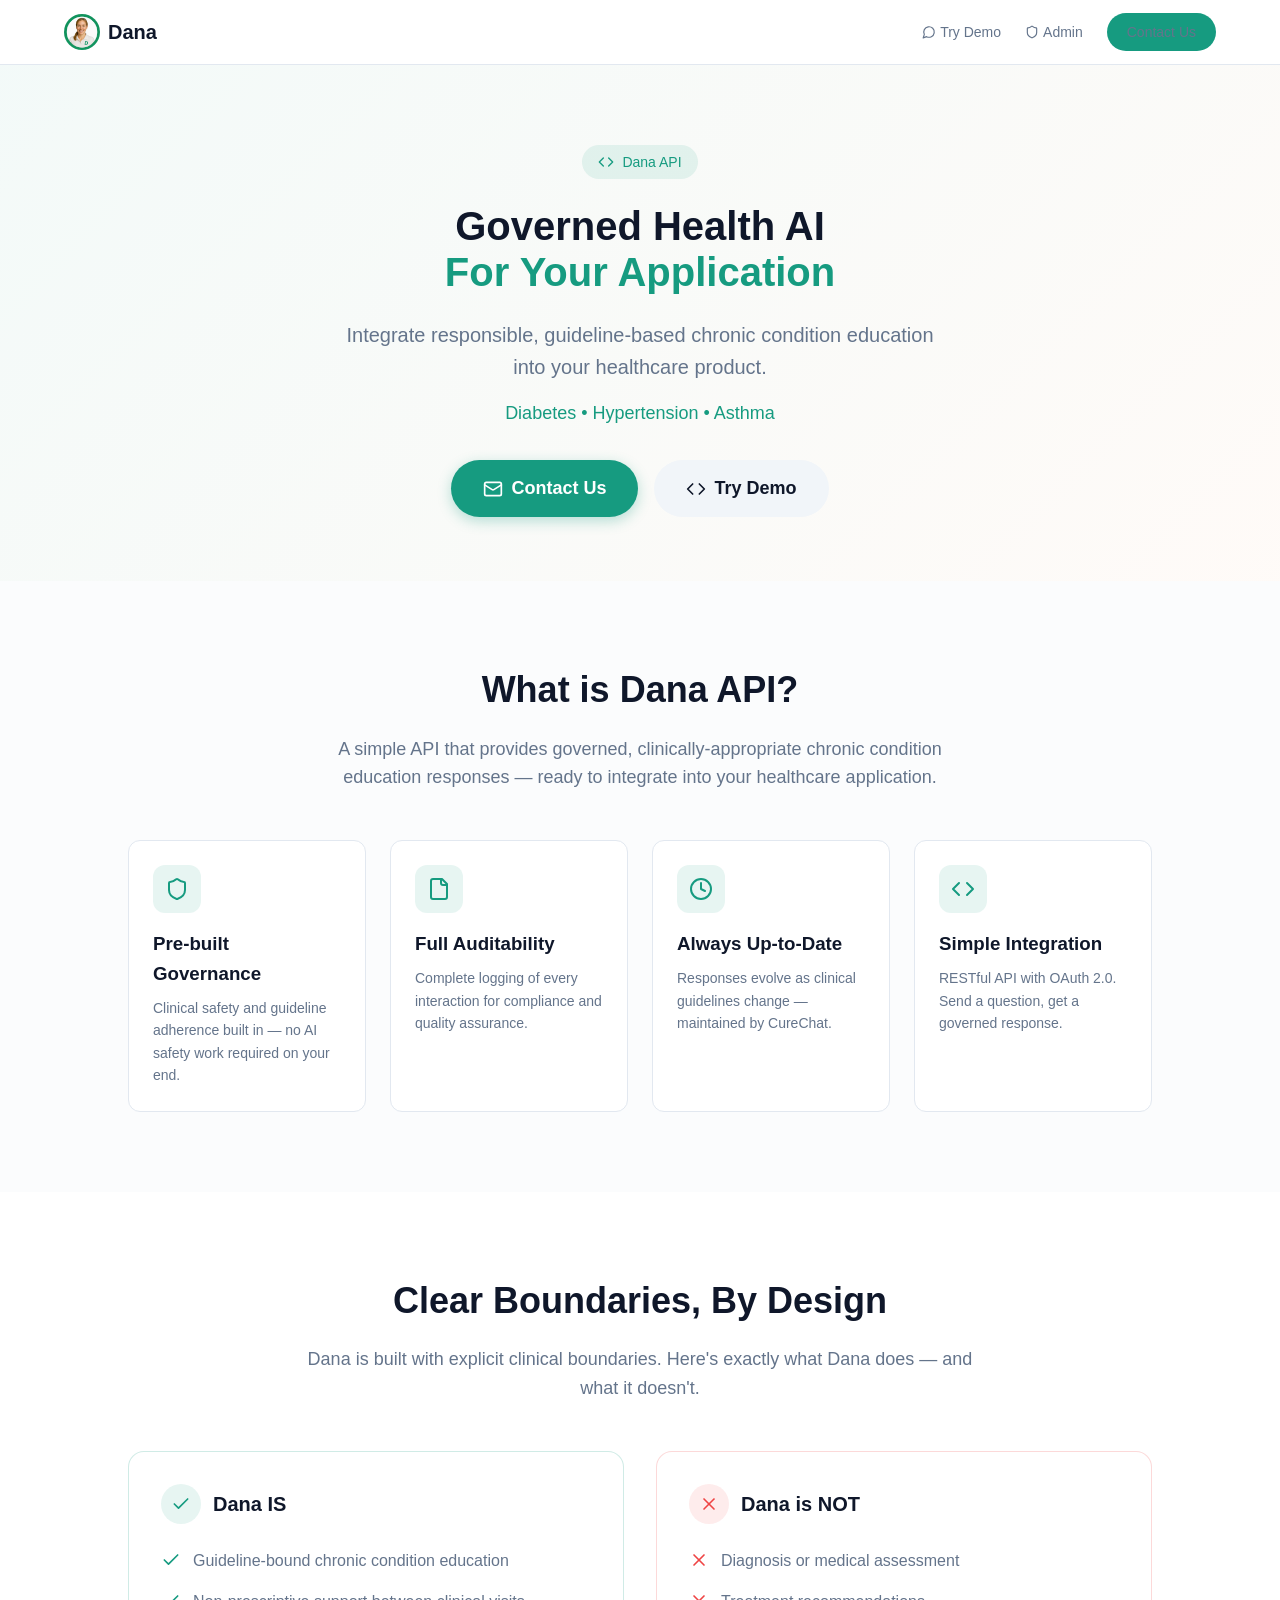
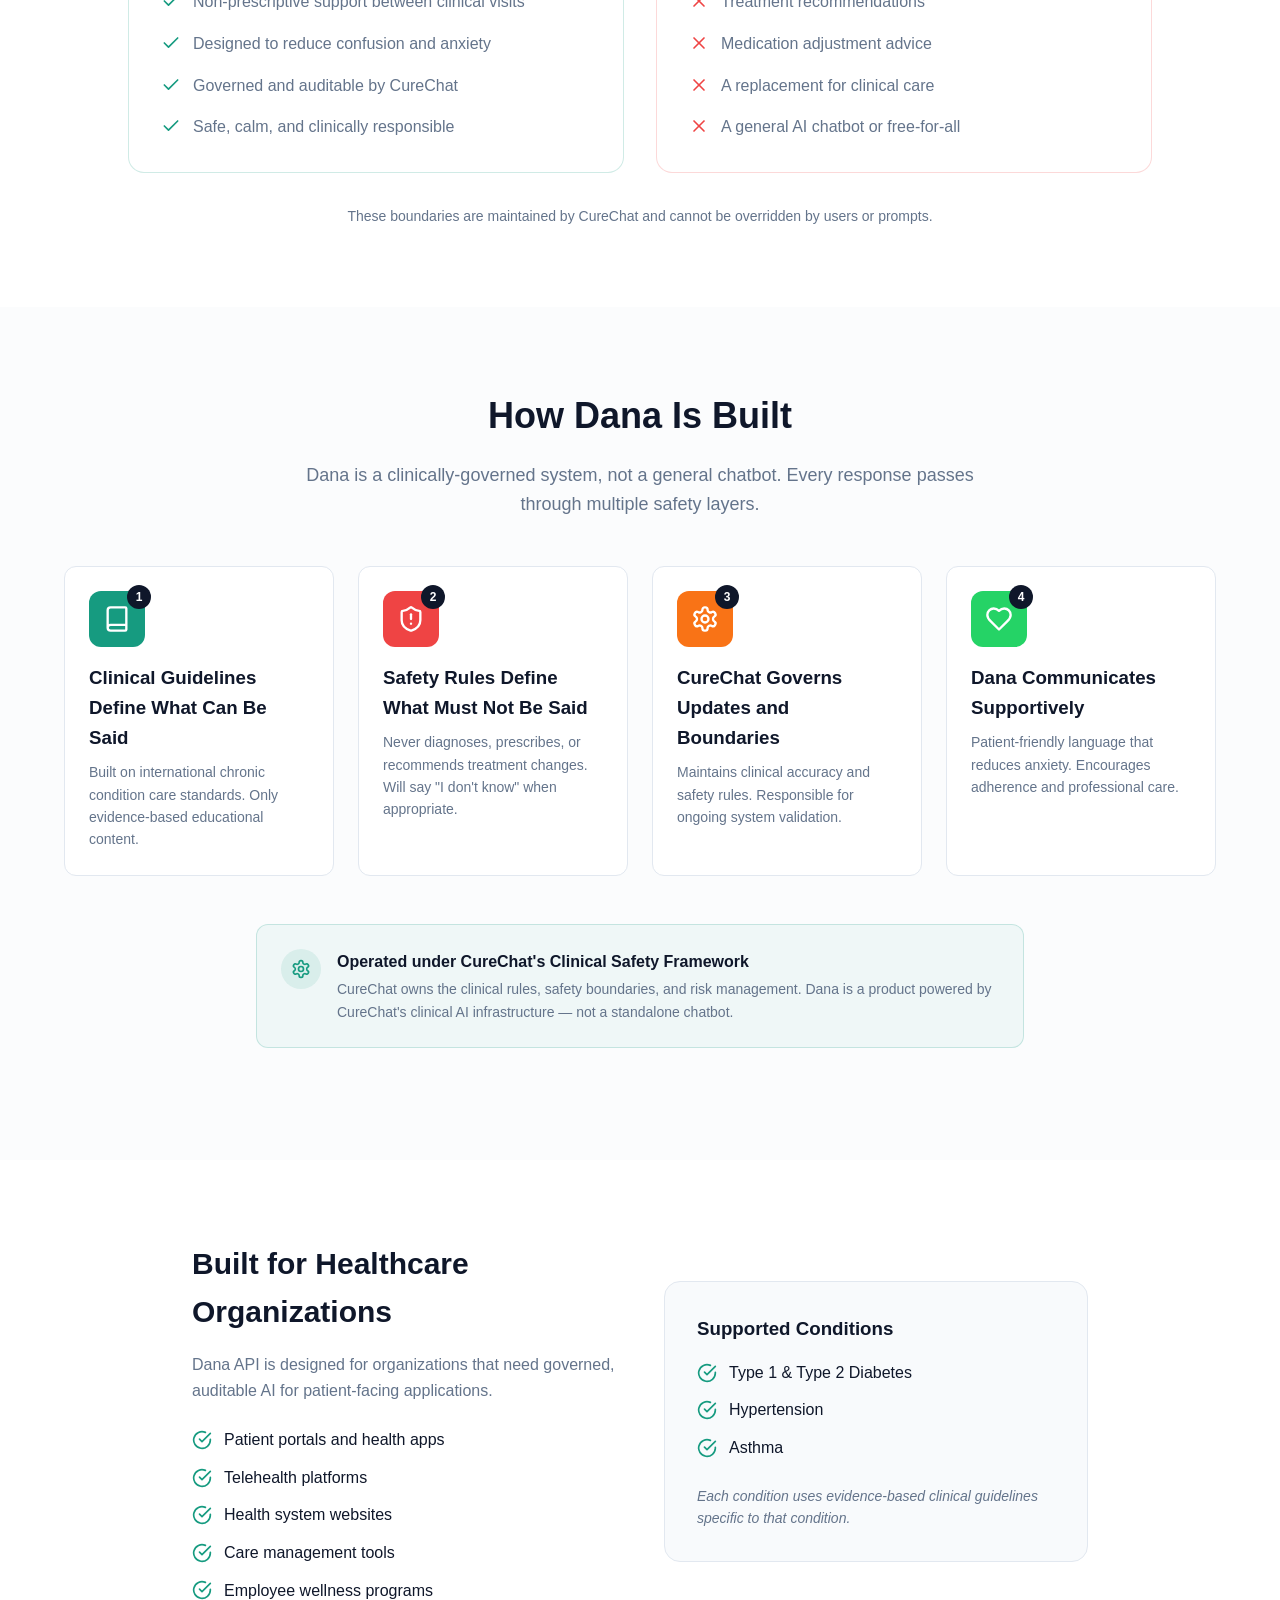
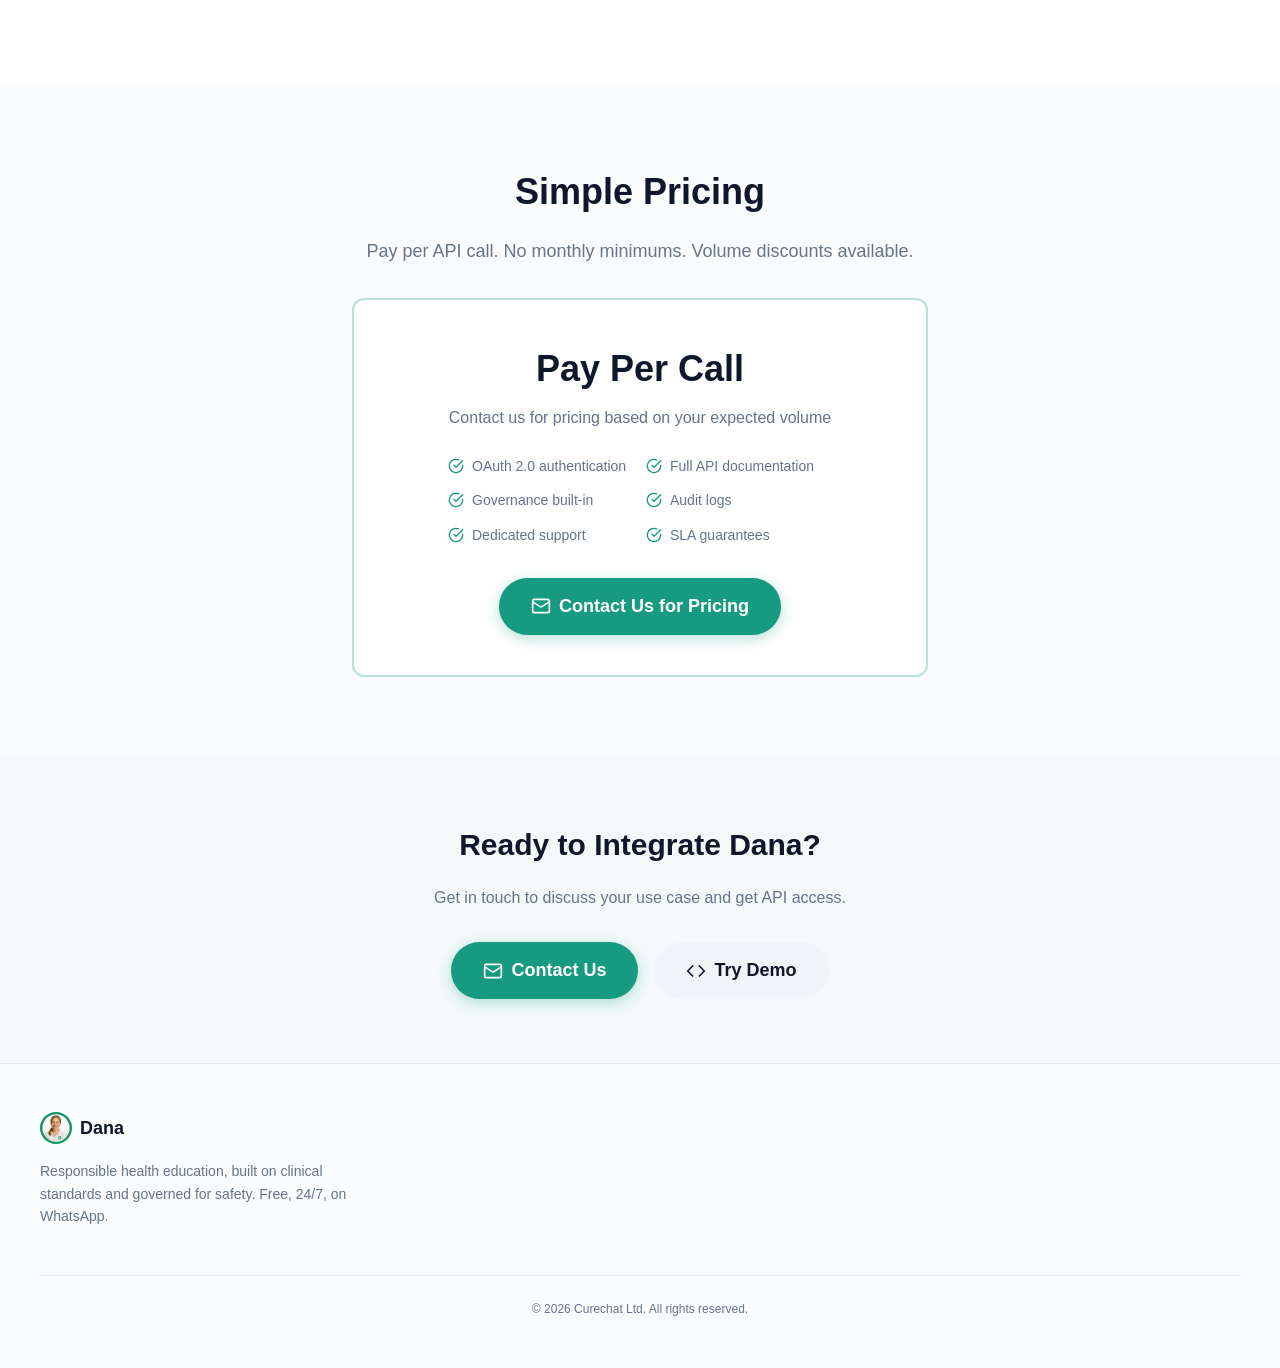
==== api.html @ 389a944e "feat: initial commit" ====
<!DOCTYPE html>
<html lang="en">
<head>
  <meta charset="UTF-8">
  <meta name="viewport" content="width=device-width, initial-scale=1.0">
  <title>Dana API — Governed Health AI For Your Application</title>
  <meta name="description" content="Integrate responsible, guideline-based chronic condition education into your healthcare product. RESTful API with OAuth 2.0.">
  <link rel="stylesheet" href="styles.css">
  <link rel="icon" href="./dana-icon.png" type="image/png">
</head>
<body>

<!-- ===== HEADER ===== -->
<header class="site-header">
  <div class="container header-inner">
    <a href="./" class="logo">
      <img src="./dana-icon.png" alt="Dana">
      <span>Dana</span>
    </a>
    <nav class="desktop-nav">
      <a href="./demo">
        <svg width="14" height="14" viewBox="0 0 24 24" fill="none" stroke="currentColor" stroke-width="2" stroke-linecap="round" stroke-linejoin="round"><path d="M7.9 20A9 9 0 1 0 4 16.1L2 22Z"/></svg>
        Try Demo
      </a>
      <a href="./auth/signin">
        <svg width="14" height="14" viewBox="0 0 24 24" fill="none" stroke="currentColor" stroke-width="2" stroke-linecap="round" stroke-linejoin="round"><path d="M20 13c0 5-3.5 7.5-7.66 8.95a1 1 0 0 1-.67-.01C7.5 20.5 4 18 4 13V6a1 1 0 0 1 1-1c2 0 4.5-1.2 6.24-2.72a1.17 1.17 0 0 1 1.52 0C14.51 3.81 17 5 19 5a1 1 0 0 1 1 1z"/></svg>
        Admin
      </a>
      <a href="mailto:support@curechat.co?subject=Dana API Access" class="btn-primary">Contact Us</a>
    </nav>
    <button class="mobile-toggle" onclick="document.getElementById('mobile-menu').classList.toggle('open')" aria-label="Toggle menu">
      <svg width="24" height="24" viewBox="0 0 24 24" fill="none" stroke="currentColor" stroke-width="2" stroke-linecap="round" stroke-linejoin="round"><line x1="4" x2="20" y1="12" y2="12"/><line x1="4" x2="20" y1="6" y2="6"/><line x1="4" x2="20" y1="18" y2="18"/></svg>
    </button>
  </div>
  <div id="mobile-menu" class="mobile-menu">
    <a href="./demo">Try Demo</a>
    <a href="./auth/signin">Admin Portal</a>
    <a href="mailto:support@curechat.co?subject=Dana API Access" class="btn-primary" style="justify-content:center;padding:.75rem 1rem;">Contact Us</a>
  </div>
</header>

<!-- ===== HERO ===== -->
<section class="hero" style="padding:5rem 0 4rem;">
  <div class="container" style="text-align:center;">
    <div class="section-badge" style="margin-bottom:1.5rem;">
      <svg width="16" height="16" viewBox="0 0 24 24" fill="none" stroke="currentColor" stroke-width="2" stroke-linecap="round" stroke-linejoin="round"><polyline points="16 18 22 12 16 6"/><polyline points="8 6 2 12 8 18"/></svg>
      Dana API
    </div>
    <h1 style="font-size:2.5rem;font-weight:700;margin-bottom:1.5rem;line-height:1.15;">
      Governed Health AI<br><span style="color:var(--primary);">For Your Application</span>
    </h1>
    <p style="font-size:1.25rem;color:var(--muted-fg);max-width:38rem;margin:0 auto 1rem;">
      Integrate responsible, guideline-based chronic condition education into your healthcare product.
    </p>
    <p style="font-size:1.125rem;color:var(--primary);font-weight:500;margin-bottom:2rem;">
      Diabetes • Hypertension • Asthma
    </p>
    <div style="display:flex;flex-wrap:wrap;gap:1rem;justify-content:center;">
      <a href="mailto:support@curechat.co?subject=Dana API Access" class="btn-primary-lg">
        <svg width="20" height="20" viewBox="0 0 24 24" fill="none" stroke="currentColor" stroke-width="2" stroke-linecap="round" stroke-linejoin="round"><rect width="20" height="16" x="2" y="4" rx="2"/><path d="m22 7-8.97 5.7a1.94 1.94 0 0 1-2.06 0L2 7"/></svg>
        Contact Us
      </a>
      <a href="./demo" class="btn-outline-lg">
        <svg width="20" height="20" viewBox="0 0 24 24" fill="none" stroke="currentColor" stroke-width="2" stroke-linecap="round" stroke-linejoin="round"><polyline points="16 18 22 12 16 6"/><polyline points="8 6 2 12 8 18"/></svg>
        Try Demo
      </a>
    </div>
  </div>
</section>

<!-- ===== WHAT IS DANA API ===== -->
<section class="section section-muted">
  <div class="container">
    <div class="section-header">
      <h2 class="section-title">What is Dana API?</h2>
      <p class="section-desc">A simple API that provides governed, clinically-appropriate chronic condition education responses — ready to integrate into your healthcare application.</p>
    </div>
    <div style="display:grid;gap:1.5rem;max-width:64rem;margin:0 auto;" class="api-features-grid">
      <style>.api-features-grid{grid-template-columns:1fr;}@media(min-width:768px){.api-features-grid{grid-template-columns:repeat(2,1fr)!important;}}@media(min-width:1024px){.api-features-grid{grid-template-columns:repeat(4,1fr)!important;}}</style>
      <div style="background:var(--background);border:1px solid var(--border);border-radius:.75rem;padding:1.5rem;">
        <div style="width:48px;height:48px;border-radius:.75rem;background:rgba(22,155,128,0.1);display:flex;align-items:center;justify-content:center;margin-bottom:1rem;">
          <svg width="24" height="24" viewBox="0 0 24 24" fill="none" stroke="#169B80" stroke-width="2" stroke-linecap="round" stroke-linejoin="round"><path d="M20 13c0 5-3.5 7.5-7.66 8.95a1 1 0 0 1-.67-.01C7.5 20.5 4 18 4 13V6a1 1 0 0 1 1-1c2 0 4.5-1.2 6.24-2.72a1.17 1.17 0 0 1 1.52 0C14.51 3.81 17 5 19 5a1 1 0 0 1 1 1z"/></svg>
        </div>
        <h3 style="font-weight:600;margin-bottom:.5rem;">Pre-built Governance</h3>
        <p style="font-size:.875rem;color:var(--muted-fg);">Clinical safety and guideline adherence built in — no AI safety work required on your end.</p>
      </div>
      <div style="background:var(--background);border:1px solid var(--border);border-radius:.75rem;padding:1.5rem;">
        <div style="width:48px;height:48px;border-radius:.75rem;background:rgba(22,155,128,0.1);display:flex;align-items:center;justify-content:center;margin-bottom:1rem;">
          <svg width="24" height="24" viewBox="0 0 24 24" fill="none" stroke="#169B80" stroke-width="2" stroke-linecap="round" stroke-linejoin="round"><path d="M15 2H6a2 2 0 0 0-2 2v16a2 2 0 0 0 2 2h12a2 2 0 0 0 2-2V7Z"/><path d="M14 2v4a2 2 0 0 0 2 2h4"/></svg>
        </div>
        <h3 style="font-weight:600;margin-bottom:.5rem;">Full Auditability</h3>
        <p style="font-size:.875rem;color:var(--muted-fg);">Complete logging of every interaction for compliance and quality assurance.</p>
      </div>
      <div style="background:var(--background);border:1px solid var(--border);border-radius:.75rem;padding:1.5rem;">
        <div style="width:48px;height:48px;border-radius:.75rem;background:rgba(22,155,128,0.1);display:flex;align-items:center;justify-content:center;margin-bottom:1rem;">
          <svg width="24" height="24" viewBox="0 0 24 24" fill="none" stroke="#169B80" stroke-width="2" stroke-linecap="round" stroke-linejoin="round"><circle cx="12" cy="12" r="10"/><polyline points="12 6 12 12 16 14"/></svg>
        </div>
        <h3 style="font-weight:600;margin-bottom:.5rem;">Always Up-to-Date</h3>
        <p style="font-size:.875rem;color:var(--muted-fg);">Responses evolve as clinical guidelines change — maintained by CureChat.</p>
      </div>
      <div style="background:var(--background);border:1px solid var(--border);border-radius:.75rem;padding:1.5rem;">
        <div style="width:48px;height:48px;border-radius:.75rem;background:rgba(22,155,128,0.1);display:flex;align-items:center;justify-content:center;margin-bottom:1rem;">
          <svg width="24" height="24" viewBox="0 0 24 24" fill="none" stroke="#169B80" stroke-width="2" stroke-linecap="round" stroke-linejoin="round"><polyline points="16 18 22 12 16 6"/><polyline points="8 6 2 12 8 18"/></svg>
        </div>
        <h3 style="font-weight:600;margin-bottom:.5rem;">Simple Integration</h3>
        <p style="font-size:.875rem;color:var(--muted-fg);">RESTful API with OAuth 2.0. Send a question, get a governed response.</p>
      </div>
    </div>
  </div>
</section>

<!-- ===== DANA IS / IS NOT ===== -->
<section class="section">
  <div class="container">
    <div class="section-header">
      <h2 class="section-title">Clear Boundaries, By Design</h2>
      <p class="section-desc">Dana is built with explicit clinical boundaries. Here's exactly what Dana does — and what it doesn't.</p>
    </div>
    <div style="display:grid;gap:2rem;max-width:64rem;margin:0 auto;" class="boundaries-grid">
      <style>.boundaries-grid{grid-template-columns:1fr;}@media(min-width:768px){.boundaries-grid{grid-template-columns:1fr 1fr!important;}}</style>
      <!-- Dana IS -->
      <div style="background:var(--background);border-radius:1rem;padding:2rem;border:1px solid rgba(22,155,128,0.2);">
        <div style="display:flex;align-items:center;gap:.75rem;margin-bottom:1.5rem;">
          <div style="width:40px;height:40px;border-radius:50%;background:rgba(22,155,128,0.1);display:flex;align-items:center;justify-content:center;">
            <svg width="20" height="20" viewBox="0 0 24 24" fill="none" stroke="#169B80" stroke-width="2" stroke-linecap="round" stroke-linejoin="round"><path d="M20 6 9 17l-5-5"/></svg>
          </div>
          <h3 style="font-size:1.25rem;font-weight:600;">Dana IS</h3>
        </div>
        <ul style="display:flex;flex-direction:column;gap:1rem;">
          <li style="display:flex;align-items:flex-start;gap:.75rem;"><svg width="20" height="20" viewBox="0 0 24 24" fill="none" stroke="#169B80" stroke-width="2" stroke-linecap="round" stroke-linejoin="round" style="flex-shrink:0;margin-top:2px;"><path d="M20 6 9 17l-5-5"/></svg><span style="color:var(--muted-fg);">Guideline-bound chronic condition education</span></li>
          <li style="display:flex;align-items:flex-start;gap:.75rem;"><svg width="20" height="20" viewBox="0 0 24 24" fill="none" stroke="#169B80" stroke-width="2" stroke-linecap="round" stroke-linejoin="round" style="flex-shrink:0;margin-top:2px;"><path d="M20 6 9 17l-5-5"/></svg><span style="color:var(--muted-fg);">Non-prescriptive support between clinical visits</span></li>
          <li style="display:flex;align-items:flex-start;gap:.75rem;"><svg width="20" height="20" viewBox="0 0 24 24" fill="none" stroke="#169B80" stroke-width="2" stroke-linecap="round" stroke-linejoin="round" style="flex-shrink:0;margin-top:2px;"><path d="M20 6 9 17l-5-5"/></svg><span style="color:var(--muted-fg);">Designed to reduce confusion and anxiety</span></li>
          <li style="display:flex;align-items:flex-start;gap:.75rem;"><svg width="20" height="20" viewBox="0 0 24 24" fill="none" stroke="#169B80" stroke-width="2" stroke-linecap="round" stroke-linejoin="round" style="flex-shrink:0;margin-top:2px;"><path d="M20 6 9 17l-5-5"/></svg><span style="color:var(--muted-fg);">Governed and auditable by CureChat</span></li>
          <li style="display:flex;align-items:flex-start;gap:.75rem;"><svg width="20" height="20" viewBox="0 0 24 24" fill="none" stroke="#169B80" stroke-width="2" stroke-linecap="round" stroke-linejoin="round" style="flex-shrink:0;margin-top:2px;"><path d="M20 6 9 17l-5-5"/></svg><span style="color:var(--muted-fg);">Safe, calm, and clinically responsible</span></li>
        </ul>
      </div>
      <!-- Dana IS NOT -->
      <div style="background:var(--background);border-radius:1rem;padding:2rem;border:1px solid rgba(239,68,68,0.2);">
        <div style="display:flex;align-items:center;gap:.75rem;margin-bottom:1.5rem;">
          <div style="width:40px;height:40px;border-radius:50%;background:rgba(239,68,68,0.1);display:flex;align-items:center;justify-content:center;">
            <svg width="20" height="20" viewBox="0 0 24 24" fill="none" stroke="#ef4444" stroke-width="2" stroke-linecap="round" stroke-linejoin="round"><path d="M18 6 6 18"/><path d="m6 6 12 12"/></svg>
          </div>
          <h3 style="font-size:1.25rem;font-weight:600;">Dana is NOT</h3>
        </div>
        <ul style="display:flex;flex-direction:column;gap:1rem;">
          <li style="display:flex;align-items:flex-start;gap:.75rem;"><svg width="20" height="20" viewBox="0 0 24 24" fill="none" stroke="#ef4444" stroke-width="2" stroke-linecap="round" stroke-linejoin="round" style="flex-shrink:0;margin-top:2px;"><path d="M18 6 6 18"/><path d="m6 6 12 12"/></svg><span style="color:var(--muted-fg);">Diagnosis or medical assessment</span></li>
          <li style="display:flex;align-items:flex-start;gap:.75rem;"><svg width="20" height="20" viewBox="0 0 24 24" fill="none" stroke="#ef4444" stroke-width="2" stroke-linecap="round" stroke-linejoin="round" style="flex-shrink:0;margin-top:2px;"><path d="M18 6 6 18"/><path d="m6 6 12 12"/></svg><span style="color:var(--muted-fg);">Treatment recommendations</span></li>
          <li style="display:flex;align-items:flex-start;gap:.75rem;"><svg width="20" height="20" viewBox="0 0 24 24" fill="none" stroke="#ef4444" stroke-width="2" stroke-linecap="round" stroke-linejoin="round" style="flex-shrink:0;margin-top:2px;"><path d="M18 6 6 18"/><path d="m6 6 12 12"/></svg><span style="color:var(--muted-fg);">Medication adjustment advice</span></li>
          <li style="display:flex;align-items:flex-start;gap:.75rem;"><svg width="20" height="20" viewBox="0 0 24 24" fill="none" stroke="#ef4444" stroke-width="2" stroke-linecap="round" stroke-linejoin="round" style="flex-shrink:0;margin-top:2px;"><path d="M18 6 6 18"/><path d="m6 6 12 12"/></svg><span style="color:var(--muted-fg);">A replacement for clinical care</span></li>
          <li style="display:flex;align-items:flex-start;gap:.75rem;"><svg width="20" height="20" viewBox="0 0 24 24" fill="none" stroke="#ef4444" stroke-width="2" stroke-linecap="round" stroke-linejoin="round" style="flex-shrink:0;margin-top:2px;"><path d="M18 6 6 18"/><path d="m6 6 12 12"/></svg><span style="color:var(--muted-fg);">A general AI chatbot or free-for-all</span></li>
        </ul>
      </div>
    </div>
    <p style="text-align:center;font-size:.875rem;color:var(--muted-fg);margin-top:2rem;max-width:42rem;margin-left:auto;margin-right:auto;">
      These boundaries are maintained by CureChat and cannot be overridden by users or prompts.
    </p>
  </div>
</section>

<!-- ===== HOW DANA IS BUILT ===== -->
<section class="section section-muted">
  <div class="container">
    <div class="section-header">
      <h2 class="section-title">How Dana Is Built</h2>
      <p class="section-desc">Dana is a clinically-governed system, not a general chatbot. Every response passes through multiple safety layers.</p>
    </div>
    <div style="display:grid;gap:1.5rem;" class="steps-grid">
      <style>.steps-grid{grid-template-columns:1fr;}@media(min-width:640px){.steps-grid{grid-template-columns:repeat(2,1fr)!important;}}@media(min-width:1024px){.steps-grid{grid-template-columns:repeat(4,1fr)!important;}}</style>
      <div style="background:var(--card);border-radius:.75rem;padding:1.5rem;border:1px solid var(--border);">
        <div style="position:relative;display:inline-flex;margin-bottom:1rem;">
          <div style="background:var(--primary);width:56px;height:56px;border-radius:.75rem;display:flex;align-items:center;justify-content:center;">
            <svg width="28" height="28" viewBox="0 0 24 24" fill="none" stroke="#fff" stroke-width="2" stroke-linecap="round" stroke-linejoin="round"><path d="M4 19.5v-15A2.5 2.5 0 0 1 6.5 2H19a1 1 0 0 1 1 1v18a1 1 0 0 1-1 1H6.5a1 1 0 0 1 0-5H20"/></svg>
          </div>
          <span style="position:absolute;top:-6px;right:-6px;width:24px;height:24px;background:var(--foreground);color:var(--background);border-radius:50%;display:flex;align-items:center;justify-content:center;font-size:12px;font-weight:700;">1</span>
        </div>
        <h3 style="font-weight:600;margin-bottom:.5rem;">Clinical Guidelines Define What Can Be Said</h3>
        <p style="font-size:.875rem;color:var(--muted-fg);">Built on international chronic condition care standards. Only evidence-based educational content.</p>
      </div>
      <div style="background:var(--card);border-radius:.75rem;padding:1.5rem;border:1px solid var(--border);">
        <div style="position:relative;display:inline-flex;margin-bottom:1rem;">
          <div style="background:var(--destructive);width:56px;height:56px;border-radius:.75rem;display:flex;align-items:center;justify-content:center;">
            <svg width="28" height="28" viewBox="0 0 24 24" fill="none" stroke="#fff" stroke-width="2" stroke-linecap="round" stroke-linejoin="round"><path d="M20 13c0 5-3.5 7.5-7.66 8.95a1 1 0 0 1-.67-.01C7.5 20.5 4 18 4 13V6a1 1 0 0 1 1-1c2 0 4.5-1.2 6.24-2.72a1.17 1.17 0 0 1 1.52 0C14.51 3.81 17 5 19 5a1 1 0 0 1 1 1z"/><path d="M12 8v4"/><path d="M12 16h.01"/></svg>
          </div>
          <span style="position:absolute;top:-6px;right:-6px;width:24px;height:24px;background:var(--foreground);color:var(--background);border-radius:50%;display:flex;align-items:center;justify-content:center;font-size:12px;font-weight:700;">2</span>
        </div>
        <h3 style="font-weight:600;margin-bottom:.5rem;">Safety Rules Define What Must Not Be Said</h3>
        <p style="font-size:.875rem;color:var(--muted-fg);">Never diagnoses, prescribes, or recommends treatment changes. Will say "I don't know" when appropriate.</p>
      </div>
      <div style="background:var(--card);border-radius:.75rem;padding:1.5rem;border:1px solid var(--border);">
        <div style="position:relative;display:inline-flex;margin-bottom:1rem;">
          <div style="background:var(--accent);width:56px;height:56px;border-radius:.75rem;display:flex;align-items:center;justify-content:center;">
            <svg width="28" height="28" viewBox="0 0 24 24" fill="none" stroke="#fff" stroke-width="2" stroke-linecap="round" stroke-linejoin="round"><path d="M12.22 2h-.44a2 2 0 0 0-2 2v.18a2 2 0 0 1-1 1.73l-.43.25a2 2 0 0 1-2 0l-.15-.08a2 2 0 0 0-2.73.73l-.22.38a2 2 0 0 0 .73 2.73l.15.1a2 2 0 0 1 1 1.72v.51a2 2 0 0 1-1 1.74l-.15.09a2 2 0 0 0-.73 2.73l.22.38a2 2 0 0 0 2.73.73l.15-.08a2 2 0 0 1 2 0l.43.25a2 2 0 0 1 1 1.73V20a2 2 0 0 0 2 2h.44a2 2 0 0 0 2-2v-.18a2 2 0 0 1 1-1.73l.43-.25a2 2 0 0 1 2 0l.15.08a2 2 0 0 0 2.73-.73l.22-.39a2 2 0 0 0-.73-2.73l-.15-.08a2 2 0 0 1-1-1.74v-.5a2 2 0 0 1 1-1.74l.15-.09a2 2 0 0 0 .73-2.73l-.22-.38a2 2 0 0 0-2.73-.73l-.15.08a2 2 0 0 1-2 0l-.43-.25a2 2 0 0 1-1-1.73V4a2 2 0 0 0-2-2z"/><circle cx="12" cy="12" r="3"/></svg>
          </div>
          <span style="position:absolute;top:-6px;right:-6px;width:24px;height:24px;background:var(--foreground);color:var(--background);border-radius:50%;display:flex;align-items:center;justify-content:center;font-size:12px;font-weight:700;">3</span>
        </div>
        <h3 style="font-weight:600;margin-bottom:.5rem;">CureChat Governs Updates and Boundaries</h3>
        <p style="font-size:.875rem;color:var(--muted-fg);">Maintains clinical accuracy and safety rules. Responsible for ongoing system validation.</p>
      </div>
      <div style="background:var(--card);border-radius:.75rem;padding:1.5rem;border:1px solid var(--border);">
        <div style="position:relative;display:inline-flex;margin-bottom:1rem;">
          <div style="background:var(--whatsapp);width:56px;height:56px;border-radius:.75rem;display:flex;align-items:center;justify-content:center;">
            <svg width="28" height="28" viewBox="0 0 24 24" fill="none" stroke="#fff" stroke-width="2" stroke-linecap="round" stroke-linejoin="round"><path d="M19 14c1.49-1.46 3-3.21 3-5.5A5.5 5.5 0 0 0 16.5 3c-1.76 0-3 .5-4.5 2-1.5-1.5-2.74-2-4.5-2A5.5 5.5 0 0 0 2 8.5c0 2.3 1.5 4.05 3 5.5l7 7Z"/></svg>
          </div>
          <span style="position:absolute;top:-6px;right:-6px;width:24px;height:24px;background:var(--foreground);color:var(--background);border-radius:50%;display:flex;align-items:center;justify-content:center;font-size:12px;font-weight:700;">4</span>
        </div>
        <h3 style="font-weight:600;margin-bottom:.5rem;">Dana Communicates Supportively</h3>
        <p style="font-size:.875rem;color:var(--muted-fg);">Patient-friendly language that reduces anxiety. Encourages adherence and professional care.</p>
      </div>
    </div>

    <!-- Governance box -->
    <div style="margin-top:3rem;max-width:48rem;margin-left:auto;margin-right:auto;">
      <div class="clinical-box">
        <div class="clinical-icon">
          <svg width="24" height="24" viewBox="0 0 24 24" fill="none" stroke="currentColor" stroke-width="2" stroke-linecap="round" stroke-linejoin="round"><path d="M12.22 2h-.44a2 2 0 0 0-2 2v.18a2 2 0 0 1-1 1.73l-.43.25a2 2 0 0 1-2 0l-.15-.08a2 2 0 0 0-2.73.73l-.22.38a2 2 0 0 0 .73 2.73l.15.1a2 2 0 0 1 1 1.72v.51a2 2 0 0 1-1 1.74l-.15.09a2 2 0 0 0-.73 2.73l.22.38a2 2 0 0 0 2.73.73l.15-.08a2 2 0 0 1 2 0l.43.25a2 2 0 0 1 1 1.73V20a2 2 0 0 0 2 2h.44a2 2 0 0 0 2-2v-.18a2 2 0 0 1 1-1.73l.43-.25a2 2 0 0 1 2 0l.15.08a2 2 0 0 0 2.73-.73l.22-.39a2 2 0 0 0-.73-2.73l-.15-.08a2 2 0 0 1-1-1.74v-.5a2 2 0 0 1 1-1.74l.15-.09a2 2 0 0 0 .73-2.73l-.22-.38a2 2 0 0 0-2.73-.73l-.15.08a2 2 0 0 1-2 0l-.43-.25a2 2 0 0 1-1-1.73V4a2 2 0 0 0-2-2z"/><circle cx="12" cy="12" r="3"/></svg>
        </div>
        <div>
          <h4>Operated under CureChat's Clinical Safety Framework</h4>
          <p>CureChat owns the clinical rules, safety boundaries, and risk management. Dana is a product powered by CureChat's clinical AI infrastructure — not a standalone chatbot.</p>
        </div>
      </div>
    </div>
  </div>
</section>

<!-- ===== USE CASES ===== -->
<section class="section">
  <div class="container">
    <div style="max-width:56rem;margin:0 auto;display:grid;gap:3rem;align-items:center;" class="usecases-grid">
      <style>.usecases-grid{grid-template-columns:1fr;}@media(min-width:768px){.usecases-grid{grid-template-columns:1fr 1fr!important;}}</style>
      <div>
        <h2 style="font-size:1.875rem;font-weight:700;margin-bottom:1rem;">Built for Healthcare Organizations</h2>
        <p style="color:var(--muted-fg);margin-bottom:1.5rem;">Dana API is designed for organizations that need governed, auditable AI for patient-facing applications.</p>
        <ul style="display:flex;flex-direction:column;gap:.75rem;">
          <li style="display:flex;align-items:center;gap:.75rem;"><svg width="20" height="20" viewBox="0 0 24 24" fill="none" stroke="#169B80" stroke-width="2" stroke-linecap="round" stroke-linejoin="round"><path d="M22 11.08V12a10 10 0 1 1-5.93-9.14"/><path d="m9 11 3 3L22 4"/></svg> Patient portals and health apps</li>
          <li style="display:flex;align-items:center;gap:.75rem;"><svg width="20" height="20" viewBox="0 0 24 24" fill="none" stroke="#169B80" stroke-width="2" stroke-linecap="round" stroke-linejoin="round"><path d="M22 11.08V12a10 10 0 1 1-5.93-9.14"/><path d="m9 11 3 3L22 4"/></svg> Telehealth platforms</li>
          <li style="display:flex;align-items:center;gap:.75rem;"><svg width="20" height="20" viewBox="0 0 24 24" fill="none" stroke="#169B80" stroke-width="2" stroke-linecap="round" stroke-linejoin="round"><path d="M22 11.08V12a10 10 0 1 1-5.93-9.14"/><path d="m9 11 3 3L22 4"/></svg> Health system websites</li>
          <li style="display:flex;align-items:center;gap:.75rem;"><svg width="20" height="20" viewBox="0 0 24 24" fill="none" stroke="#169B80" stroke-width="2" stroke-linecap="round" stroke-linejoin="round"><path d="M22 11.08V12a10 10 0 1 1-5.93-9.14"/><path d="m9 11 3 3L22 4"/></svg> Care management tools</li>
          <li style="display:flex;align-items:center;gap:.75rem;"><svg width="20" height="20" viewBox="0 0 24 24" fill="none" stroke="#169B80" stroke-width="2" stroke-linecap="round" stroke-linejoin="round"><path d="M22 11.08V12a10 10 0 1 1-5.93-9.14"/><path d="m9 11 3 3L22 4"/></svg> Employee wellness programs</li>
        </ul>
      </div>
      <div style="background:rgba(241,245,249,0.5);border-radius:1rem;padding:2rem;border:1px solid var(--border);">
        <h3 style="font-weight:600;margin-bottom:1rem;">Supported Conditions</h3>
        <ul style="display:flex;flex-direction:column;gap:.75rem;margin-bottom:1.5rem;">
          <li style="display:flex;align-items:center;gap:.75rem;"><svg width="20" height="20" viewBox="0 0 24 24" fill="none" stroke="#169B80" stroke-width="2" stroke-linecap="round" stroke-linejoin="round"><path d="M22 11.08V12a10 10 0 1 1-5.93-9.14"/><path d="m9 11 3 3L22 4"/></svg> Type 1 &amp; Type 2 Diabetes</li>
          <li style="display:flex;align-items:center;gap:.75rem;"><svg width="20" height="20" viewBox="0 0 24 24" fill="none" stroke="#169B80" stroke-width="2" stroke-linecap="round" stroke-linejoin="round"><path d="M22 11.08V12a10 10 0 1 1-5.93-9.14"/><path d="m9 11 3 3L22 4"/></svg> Hypertension</li>
          <li style="display:flex;align-items:center;gap:.75rem;"><svg width="20" height="20" viewBox="0 0 24 24" fill="none" stroke="#169B80" stroke-width="2" stroke-linecap="round" stroke-linejoin="round"><path d="M22 11.08V12a10 10 0 1 1-5.93-9.14"/><path d="m9 11 3 3L22 4"/></svg> Asthma</li>
        </ul>
        <p style="font-size:.875rem;color:var(--muted-fg);font-style:italic;">Each condition uses evidence-based clinical guidelines specific to that condition.</p>
      </div>
    </div>
  </div>
</section>

<!-- ===== PRICING ===== -->
<section class="section section-muted">
  <div class="container">
    <div style="max-width:36rem;margin:0 auto;text-align:center;">
      <h2 class="section-title">Simple Pricing</h2>
      <p style="font-size:1.125rem;color:var(--muted-fg);margin-bottom:2rem;">Pay per API call. No monthly minimums. Volume discounts available.</p>
      <div style="background:var(--background);border:2px solid rgba(22,155,128,0.3);border-radius:.75rem;padding:2.5rem;">
        <div style="font-size:2.25rem;font-weight:700;margin-bottom:.5rem;">Pay Per Call</div>
        <p style="color:var(--muted-fg);margin-bottom:1.5rem;">Contact us for pricing based on your expected volume</p>
        <div style="display:grid;grid-template-columns:1fr 1fr;gap:.75rem;text-align:left;max-width:24rem;margin:0 auto 2rem;">
          <div style="display:flex;align-items:center;gap:.5rem;font-size:.875rem;color:var(--muted-fg);"><svg width="16" height="16" viewBox="0 0 24 24" fill="none" stroke="#169B80" stroke-width="2" stroke-linecap="round" stroke-linejoin="round"><path d="M22 11.08V12a10 10 0 1 1-5.93-9.14"/><path d="m9 11 3 3L22 4"/></svg> OAuth 2.0 authentication</div>
          <div style="display:flex;align-items:center;gap:.5rem;font-size:.875rem;color:var(--muted-fg);"><svg width="16" height="16" viewBox="0 0 24 24" fill="none" stroke="#169B80" stroke-width="2" stroke-linecap="round" stroke-linejoin="round"><path d="M22 11.08V12a10 10 0 1 1-5.93-9.14"/><path d="m9 11 3 3L22 4"/></svg> Full API documentation</div>
          <div style="display:flex;align-items:center;gap:.5rem;font-size:.875rem;color:var(--muted-fg);"><svg width="16" height="16" viewBox="0 0 24 24" fill="none" stroke="#169B80" stroke-width="2" stroke-linecap="round" stroke-linejoin="round"><path d="M22 11.08V12a10 10 0 1 1-5.93-9.14"/><path d="m9 11 3 3L22 4"/></svg> Governance built-in</div>
          <div style="display:flex;align-items:center;gap:.5rem;font-size:.875rem;color:var(--muted-fg);"><svg width="16" height="16" viewBox="0 0 24 24" fill="none" stroke="#169B80" stroke-width="2" stroke-linecap="round" stroke-linejoin="round"><path d="M22 11.08V12a10 10 0 1 1-5.93-9.14"/><path d="m9 11 3 3L22 4"/></svg> Audit logs</div>
          <div style="display:flex;align-items:center;gap:.5rem;font-size:.875rem;color:var(--muted-fg);"><svg width="16" height="16" viewBox="0 0 24 24" fill="none" stroke="#169B80" stroke-width="2" stroke-linecap="round" stroke-linejoin="round"><path d="M22 11.08V12a10 10 0 1 1-5.93-9.14"/><path d="m9 11 3 3L22 4"/></svg> Dedicated support</div>
          <div style="display:flex;align-items:center;gap:.5rem;font-size:.875rem;color:var(--muted-fg);"><svg width="16" height="16" viewBox="0 0 24 24" fill="none" stroke="#169B80" stroke-width="2" stroke-linecap="round" stroke-linejoin="round"><path d="M22 11.08V12a10 10 0 1 1-5.93-9.14"/><path d="m9 11 3 3L22 4"/></svg> SLA guarantees</div>
        </div>
        <a href="mailto:support@curechat.co?subject=Dana API Pricing" class="btn-primary-lg">
          <svg width="20" height="20" viewBox="0 0 24 24" fill="none" stroke="currentColor" stroke-width="2" stroke-linecap="round" stroke-linejoin="round"><rect width="20" height="16" x="2" y="4" rx="2"/><path d="m22 7-8.97 5.7a1.94 1.94 0 0 1-2.06 0L2 7"/></svg>
          Contact Us for Pricing
        </a>
      </div>
    </div>
  </div>
</section>

<!-- ===== CTA ===== -->
<section style="padding:4rem 0;background:rgba(22,155,128,0.05);">
  <div class="container" style="text-align:center;">
    <h2 style="font-size:1.875rem;font-weight:700;margin-bottom:1rem;">Ready to Integrate Dana?</h2>
    <p style="color:var(--muted-fg);margin-bottom:2rem;">Get in touch to discuss your use case and get API access.</p>
    <div style="display:flex;flex-wrap:wrap;gap:1rem;justify-content:center;">
      <a href="mailto:support@curechat.co?subject=Dana API Access" class="btn-primary-lg">
        <svg width="20" height="20" viewBox="0 0 24 24" fill="none" stroke="currentColor" stroke-width="2" stroke-linecap="round" stroke-linejoin="round"><rect width="20" height="16" x="2" y="4" rx="2"/><path d="m22 7-8.97 5.7a1.94 1.94 0 0 1-2.06 0L2 7"/></svg>
        Contact Us
      </a>
      <a href="./demo" class="btn-outline-lg">
        <svg width="20" height="20" viewBox="0 0 24 24" fill="none" stroke="currentColor" stroke-width="2" stroke-linecap="round" stroke-linejoin="round"><polyline points="16 18 22 12 16 6"/><polyline points="8 6 2 12 8 18"/></svg>
        Try Demo
      </a>
    </div>
  </div>
</section>

<!-- ===== FOOTER ===== -->
<footer class="site-footer">
  <div class="container footer-inner">
    <div class="footer-brand">
      <img src="./dana-icon.png" alt="Dana">
      <span>Dana</span>
    </div>
    <p class="footer-desc">Responsible health education, built on clinical standards and governed for safety. Free, 24/7, on WhatsApp.</p>
    <div class="footer-bottom">
      <p>&copy; <script>document.write(new Date().getFullYear())</script> Curechat Ltd. All rights reserved.</p>
    </div>
  </div>
</footer>

</body>
</html>
---- styles.css ----
/* Dana Marketing — Standalone CSS */
/* Based on CureChat design system */

:root {
  --primary: #169B80;
  --primary-light: #1ab896;
  --primary-dark: #117a65;
  --primary-fg: #ffffff;
  --foreground: #0f172a;
  --background: #ffffff;
  --muted: #f1f5f9;
  --muted-fg: #64748b;
  --border: #e2e8f0;
  --card: #ffffff;
  --destructive: #ef4444;
  --warning: #f59e0b;
  --whatsapp: #25D366;
  --accent: #F97316;
  --radius: 0.75rem;
}

*, *::before, *::after { box-sizing: border-box; margin: 0; padding: 0; }

body {
  font-family: -apple-system, BlinkMacSystemFont, 'Segoe UI', Roboto, 'Helvetica Neue', Arial, sans-serif;
  color: var(--foreground);
  background: var(--background);
  line-height: 1.6;
  -webkit-font-smoothing: antialiased;
}

a { color: inherit; text-decoration: none; }
img { max-width: 100%; display: block; }
ul { list-style: none; }

/* Container */
.container {
  width: 100%;
  max-width: 1200px;
  margin: 0 auto;
  padding: 0 1rem;
}
@media (min-width: 768px) { .container { padding: 0 1.5rem; } }

/* ========== HEADER ========== */
.site-header {
  position: sticky;
  top: 0;
  z-index: 40;
  width: 100%;
  border-bottom: 1px solid var(--border);
  background: rgba(255,255,255,0.95);
  backdrop-filter: blur(8px);
}
.header-inner {
  display: flex;
  align-items: center;
  justify-content: space-between;
  height: 64px;
}
.logo { display: flex; align-items: center; gap: 0.5rem; font-weight: 700; font-size: 1.25rem; }
.logo img { height: 36px; width: 36px; border-radius: 50%; }

.desktop-nav { display: none; align-items: center; gap: 1.5rem; }
@media (min-width: 768px) { .desktop-nav { display: flex; } }
.desktop-nav a { font-size: 0.875rem; font-weight: 500; color: var(--muted-fg); transition: color 0.2s; display: flex; align-items: center; gap: 0.25rem; }
.desktop-nav a:hover { color: var(--foreground); }

.btn-primary {
  display: inline-flex; align-items: center; justify-content: center; gap: 0.5rem;
  background: var(--primary); color: var(--primary-fg);
  padding: 0.5rem 1.25rem; border-radius: 9999px;
  font-size: 0.875rem; font-weight: 600;
  border: none; cursor: pointer; transition: opacity 0.2s;
}
.btn-primary:hover { opacity: 0.9; }

.btn-primary-lg {
  padding: 0.875rem 2rem; font-size: 1.125rem; border-radius: 9999px;
  background: var(--primary); color: var(--primary-fg);
  display: inline-flex; align-items: center; justify-content: center; gap: 0.5rem;
  font-weight: 600; border: none; cursor: pointer;
  transition: all 0.2s; box-shadow: 0 4px 14px rgba(22,155,128,0.3);
}
.btn-primary-lg:hover { opacity: 0.9; transform: scale(1.03); box-shadow: 0 6px 20px rgba(22,155,128,0.4); }

.btn-outline-lg {
  padding: 0.875rem 2rem; font-size: 1.125rem; border-radius: 9999px;
  background: var(--muted); color: var(--foreground);
  display: inline-flex; align-items: center; justify-content: center; gap: 0.5rem;
  font-weight: 600; border: none; cursor: pointer; transition: background 0.2s;
}
.btn-outline-lg:hover { background: #e2e8f0; }

.btn-outline {
  padding: 0.625rem 1.5rem; border-radius: 9999px;
  background: transparent; color: var(--foreground);
  border: 1px solid var(--border); font-weight: 600; font-size: 0.875rem;
  display: inline-flex; align-items: center; gap: 0.5rem; cursor: pointer; transition: background 0.2s;
}
.btn-outline:hover { background: var(--muted); }

/* Mobile hamburger */
.mobile-toggle { display: block; padding: 0.5rem; background: none; border: none; cursor: pointer; }
@media (min-width: 768px) { .mobile-toggle { display: none; } }
.mobile-toggle svg { width: 24px; height: 24px; }

.mobile-menu { display: none; border-top: 1px solid var(--border); background: var(--background); padding: 1rem; }
.mobile-menu.open { display: flex; flex-direction: column; gap: 1rem; }
@media (min-width: 768px) { .mobile-menu { display: none !important; } }
.mobile-menu a { font-size: 0.875rem; font-weight: 500; color: var(--muted-fg); display: flex; align-items: center; gap: 0.25rem; }

/* ========== HERO ========== */
.hero {
  position: relative; overflow: hidden;
  background: linear-gradient(135deg, rgba(22,155,128,0.05) 0%, rgba(249,115,22,0.03) 100%);
  padding: 5rem 0;
}
@media (min-width: 1024px) { .hero { padding: 8rem 0; } }
.hero-bg-1, .hero-bg-2 {
  position: absolute; width: 320px; height: 320px; border-radius: 50%; filter: blur(80px);
}
.hero-bg-1 { top: -160px; right: -160px; background: rgba(22,155,128,0.1); }
.hero-bg-2 { bottom: -160px; left: -160px; background: rgba(249,115,22,0.1); }

.hero .container { position: relative; }
.hero-grid { display: grid; gap: 3rem; align-items: center; }
@media (min-width: 1024px) { .hero-grid { grid-template-columns: 1fr 1fr; gap: 2rem; } }

.hero-content { text-align: center; }
@media (min-width: 1024px) { .hero-content { text-align: left; } }

.hero-badge {
  display: inline-flex; align-items: center; gap: 0.5rem;
  background: rgba(22,155,128,0.1); color: var(--primary);
  padding: 0.5rem 1rem; border-radius: 9999px;
  font-size: 0.875rem; font-weight: 500; margin-bottom: 1rem;
}

.hero h1 { font-size: 2.25rem; font-weight: 700; line-height: 1.1; margin-bottom: 1rem; }
@media (min-width: 640px) { .hero h1 { font-size: 3rem; } }
@media (min-width: 1024px) { .hero h1 { font-size: 3.75rem; } }
.hero h1 .accent { color: var(--primary); }
.hero h1 .sub { display: block; font-size: 0.6em; font-weight: 600; color: var(--muted-fg); margin-top: 0.5rem; }

.hero-desc { font-size: 1.25rem; color: var(--muted-fg); max-width: 32rem; margin: 0 auto 1.5rem; }
@media (min-width: 1024px) { .hero-desc { margin: 0 0 1.5rem; } }

.condition-badges { display: flex; flex-wrap: wrap; gap: 0.5rem; justify-content: center; margin-bottom: 2rem; }
@media (min-width: 1024px) { .condition-badges { justify-content: flex-start; } }
.condition-badge {
  display: inline-flex; align-items: center; gap: 0.5rem;
  background: var(--muted); padding: 0.375rem 1rem; border-radius: 9999px;
  font-size: 0.875rem; font-weight: 500;
}
.condition-badge svg { width: 16px; height: 16px; color: var(--primary); }

.hero-cta { display: flex; flex-direction: column; gap: 0.75rem; justify-content: center; margin-bottom: 2rem; }
@media (min-width: 640px) { .hero-cta { flex-direction: row; } }
@media (min-width: 1024px) { .hero-cta { justify-content: flex-start; } }

.trust-badges { display: flex; flex-wrap: wrap; gap: 1rem; justify-content: center; font-size: 0.875rem; color: var(--muted-fg); margin-bottom: 0.75rem; }
@media (min-width: 1024px) { .trust-badges { justify-content: flex-start; } }
.trust-badge { display: flex; align-items: center; gap: 0.5rem; }
.trust-badge svg { width: 16px; height: 16px; color: var(--primary); }

.api-link { display: inline-flex; align-items: center; gap: 0.375rem; font-size: 0.875rem; color: var(--muted-fg); transition: color 0.2s; }
.api-link:hover { color: var(--primary); }
.api-link svg { width: 14px; height: 14px; }
@media (min-width: 1024px) { .api-link-wrap { text-align: left; } }
.api-link-wrap { text-align: center; }

/* Phone mockup */
.phone-mockup-wrap { display: none; justify-content: center; }
@media (min-width: 768px) { .phone-mockup-wrap { display: flex; } }
@media (min-width: 1024px) { .phone-mockup-wrap { justify-content: flex-end; } }

.phone-frame {
  position: relative; max-width: 360px; width: 100%;
  background: var(--foreground); border-radius: 2.5rem; padding: 12px;
  box-shadow: 0 25px 50px -12px rgba(0,0,0,0.25);
  animation: float 6s ease-in-out infinite;
}
@keyframes float { 0%,100% { transform: translateY(0); } 50% { transform: translateY(-10px); } }

.phone-screen { background: var(--background); border-radius: 2rem; overflow: hidden; }

.wa-header { background: #075E54; padding: 0.75rem 1rem; display: flex; align-items: center; gap: 0.75rem; }
.wa-avatar { width: 40px; height: 40px; border-radius: 50%; background: rgba(22,155,128,0.2); display: flex; align-items: center; justify-content: center; overflow: hidden; }
.wa-avatar img { width: 32px; height: 32px; border-radius: 50%; }
.wa-name { color: #fff; font-weight: 500; font-size: 0.875rem; }
.wa-status { color: rgba(255,255,255,0.7); font-size: 0.75rem; }

.wa-chat { background: #ECE5DD; padding: 0.75rem; min-height: 320px; display: flex; flex-direction: column; gap: 0.5rem; }

.msg { max-width: 80%; padding: 0.5rem 0.75rem; border-radius: 0.5rem; box-shadow: 0 1px 2px rgba(0,0,0,0.1); font-size: 0.875rem; color: #1a1a1a; }
.msg-user { background: #DCF8C6; border-top-right-radius: 0; align-self: flex-end; }
.msg-bot { background: #fff; border-top-left-radius: 0; align-self: flex-start; max-width: 85%; }
.msg-time { font-size: 10px; color: #999; text-align: right; margin-top: 4px; }

.typing { background: #fff; border-radius: 0.5rem; border-top-left-radius: 0; padding: 0.75rem 1rem; align-self: flex-start; display: flex; gap: 4px; box-shadow: 0 1px 2px rgba(0,0,0,0.1); }
.typing-dot { width: 8px; height: 8px; background: #aaa; border-radius: 50%; animation: bounce 1.4s infinite; }
.typing-dot:nth-child(2) { animation-delay: 0.15s; }
.typing-dot:nth-child(3) { animation-delay: 0.3s; }
@keyframes bounce { 0%,60%,100% { transform: translateY(0); } 30% { transform: translateY(-6px); } }

.phone-badge {
  position: absolute; background: var(--background); border: 1px solid var(--border);
  border-radius: 0.5rem; padding: 0.5rem 0.75rem; box-shadow: 0 4px 12px rgba(0,0,0,0.1);
  display: flex; align-items: center; gap: 0.5rem;
  font-size: 0.75rem; font-weight: 500;
}
.phone-badge svg { width: 16px; height: 16px; color: var(--primary); }
.phone-badge.bottom-left { bottom: -16px; left: -16px; }
.phone-badge.top-right { top: -16px; right: -16px; }

/* ========== IMPACT STATS ========== */
.impact-stats { padding: 3rem 0; background: var(--primary); color: var(--primary-fg); }
.stats-grid { display: grid; grid-template-columns: repeat(2, 1fr); gap: 2rem; }
@media (min-width: 768px) { .stats-grid { grid-template-columns: repeat(5, 1fr); } }
.stat-item { text-align: center; }
.stat-item svg { width: 32px; height: 32px; margin: 0 auto 0.5rem; opacity: 0.8; }
.stat-value { font-size: 1.875rem; font-weight: 700; }
@media (min-width: 768px) { .stat-value { font-size: 2.25rem; } }
.stat-label { font-size: 0.875rem; opacity: 0.8; }

/* ========== SECTIONS ========== */
.section { padding: 5rem 0; }
.section-muted { background: rgba(241,245,249,0.3); }
.section-header { text-align: center; margin-bottom: 3rem; }
.section-badge {
  display: inline-flex; align-items: center; gap: 0.5rem;
  background: rgba(22,155,128,0.1); color: var(--primary);
  padding: 0.375rem 1rem; border-radius: 9999px;
  font-size: 0.875rem; font-weight: 500; margin-bottom: 1rem;
}
.section-title { font-size: 1.875rem; font-weight: 700; margin-bottom: 1rem; }
@media (min-width: 768px) { .section-title { font-size: 2.25rem; } }
.section-desc { font-size: 1.125rem; color: var(--muted-fg); max-width: 42rem; margin: 0 auto; }

/* ========== CASE STUDY ========== */
.case-card {
  background: var(--background); border-radius: 1rem; border: 1px solid var(--border);
  box-shadow: 0 4px 24px rgba(0,0,0,0.06); overflow: hidden; max-width: 64rem; margin: 0 auto;
}
.case-grid { display: grid; }
@media (min-width: 768px) { .case-grid { grid-template-columns: 1fr 1fr; } }

.case-content { padding: 2rem; }
@media (min-width: 768px) { .case-content { padding: 2.5rem; } }
.case-label { font-size: 0.875rem; font-weight: 500; color: var(--primary); text-transform: uppercase; letter-spacing: 0.05em; }
.case-name { font-size: 1.5rem; font-weight: 700; margin: 0.5rem 0 0.25rem; }
@media (min-width: 768px) { .case-name { font-size: 1.875rem; } }
.case-country { color: var(--muted-fg); margin-bottom: 1rem; }
.case-desc { color: var(--muted-fg); line-height: 1.7; margin-bottom: 1.5rem; }

.case-stats { display: grid; grid-template-columns: 1fr 1fr; gap: 1rem; padding: 1rem 0; }
.case-stat-value { display: flex; align-items: center; gap: 0.5rem; color: var(--primary); font-size: 1.5rem; font-weight: 700; }
.case-stat-value svg { width: 20px; height: 20px; }
.case-stat-label { font-size: 0.875rem; color: var(--muted-fg); }

.case-link { display: inline-flex; align-items: center; gap: 0.5rem; color: var(--primary); font-weight: 500; transition: gap 0.2s; }
.case-link:hover { gap: 0.75rem; }
.case-link svg { width: 16px; height: 16px; }

.case-features { background: rgba(22,155,128,0.05); padding: 2rem 2.5rem; display: flex; flex-direction: column; justify-content: center; }
.case-features h4 { font-size: 1.125rem; font-weight: 600; margin-bottom: 1.5rem; }
.feature-item { display: flex; align-items: flex-start; gap: 0.75rem; margin-bottom: 1rem; }
.feature-icon { flex-shrink: 0; width: 32px; height: 32px; border-radius: 50%; background: rgba(22,155,128,0.1); display: flex; align-items: center; justify-content: center; }
.feature-icon svg { width: 16px; height: 16px; color: var(--primary); }
.feature-title { font-weight: 500; margin-bottom: 0.125rem; }
.feature-desc { font-size: 0.875rem; color: var(--muted-fg); }

/* ========== WHY RESPONSIBLE AI ========== */
.stats-bar { display: grid; grid-template-columns: repeat(2, 1fr); gap: 1rem; margin-bottom: 3rem; }
@media (min-width: 768px) { .stats-bar { grid-template-columns: repeat(4, 1fr); gap: 1.5rem; } }
.stat-card {
  background: var(--card); border: 1px solid var(--border); border-radius: 0.75rem;
  padding: 1rem 1.25rem; text-align: center; transition: box-shadow 0.2s;
}
.stat-card:hover { box-shadow: 0 4px 12px rgba(0,0,0,0.08); }
.stat-card-icon { display: flex; align-items: center; justify-content: center; gap: 0.25rem; margin-bottom: 0.25rem; }
.stat-card-icon svg { width: 16px; height: 16px; color: var(--primary); }
.stat-card-value { font-size: 1.5rem; font-weight: 700; color: var(--primary); margin-bottom: 0.25rem; }
@media (min-width: 768px) { .stat-card-value { font-size: 1.875rem; } }
.stat-card-label { font-size: 0.75rem; color: var(--muted-fg); line-height: 1.4; }
@media (min-width: 768px) { .stat-card-label { font-size: 0.875rem; } }
.stats-source { text-align: center; font-size: 0.75rem; color: var(--muted-fg); margin-top: -2rem; margin-bottom: 3rem; }

.problem-grid { display: grid; gap: 1.5rem; margin-bottom: 3rem; }
@media (min-width: 768px) { .problem-grid { grid-template-columns: repeat(3, 1fr); gap: 2rem; } }
.problem-card {
  background: var(--card); border: 1px solid var(--border); border-radius: 0.75rem;
  padding: 1.5rem 2rem; transition: box-shadow 0.2s;
}
.problem-card:hover { box-shadow: 0 8px 24px rgba(0,0,0,0.08); }
.problem-icon { width: 56px; height: 56px; border-radius: 0.75rem; display: flex; align-items: center; justify-content: center; margin-bottom: 1.25rem; }
.problem-icon svg { width: 28px; height: 28px; }
.problem-card h3 { font-size: 1.25rem; font-weight: 600; margin-bottom: 1rem; }
.problem-point { display: flex; align-items: flex-start; gap: 0.75rem; color: var(--muted-fg); margin-bottom: 0.75rem; }
.problem-dot { width: 6px; height: 6px; border-radius: 50%; margin-top: 8px; flex-shrink: 0; }

.solution-box {
  background: rgba(22,155,128,0.05); border: 1px solid rgba(22,155,128,0.2);
  border-radius: 1rem; padding: 1.5rem 2.5rem; text-align: center;
}
.solution-label { display: flex; align-items: center; justify-content: center; gap: 0.5rem; margin-bottom: 1rem; font-size: 0.875rem; font-weight: 500; color: var(--primary); }
.solution-label svg { width: 20px; height: 20px; }
.solution-quote { font-size: 1.25rem; font-weight: 500; max-width: 56rem; margin: 0 auto 1rem; }
@media (min-width: 768px) { .solution-quote { font-size: 1.5rem; } }
.solution-attribution { font-size: 0.875rem; color: var(--muted-fg); }

/* ========== FOR ORGANIZATIONS ========== */
.org-grid { display: grid; gap: 1.5rem; max-width: 64rem; margin: 0 auto; }
@media (min-width: 768px) { .org-grid { grid-template-columns: repeat(2, 1fr); } }
@media (min-width: 1024px) { .org-grid { grid-template-columns: repeat(3, 1fr); } }
.org-card {
  background: rgba(241,245,249,0.3); border: 1px solid var(--border);
  border-radius: 0.75rem; padding: 1.5rem; transition: all 0.2s;
}
.org-card:hover { background: rgba(241,245,249,0.5); box-shadow: 0 8px 24px rgba(0,0,0,0.08); }
.org-card-inner { display: flex; align-items: flex-start; gap: 1rem; }
.org-icon { flex-shrink: 0; width: 48px; height: 48px; border-radius: 0.5rem; background: rgba(22,155,128,0.1); display: flex; align-items: center; justify-content: center; transition: background 0.2s; }
.org-card:hover .org-icon { background: rgba(22,155,128,0.2); }
.org-icon svg { width: 24px; height: 24px; color: var(--primary); }
.org-card h3 { font-weight: 600; margin-bottom: 0.25rem; }
.org-card p { font-size: 0.875rem; color: var(--muted-fg); }

.deploy-options { margin-top: 4rem; max-width: 56rem; margin-left: auto; margin-right: auto; }
.deploy-title { text-align: center; font-size: 1.25rem; font-weight: 600; margin-bottom: 2rem; }
.deploy-grid { display: grid; gap: 1.5rem; }
@media (min-width: 768px) { .deploy-grid { grid-template-columns: repeat(3, 1fr); } }
.deploy-card { text-align: center; padding: 1.5rem; background: rgba(241,245,249,0.3); border-radius: 0.75rem; border: 1px solid var(--border); }
.deploy-icon { width: 48px; height: 48px; border-radius: 50%; display: flex; align-items: center; justify-content: center; margin: 0 auto 1rem; }
.deploy-icon svg { width: 24px; height: 24px; }
.deploy-card h4 { font-weight: 600; margin-bottom: 0.5rem; }
.deploy-card p { font-size: 0.875rem; color: var(--muted-fg); }

.section-cta { text-align: center; margin-top: 3rem; }

/* ========== AI COMPARISON ========== */
.patient-q { max-width: 56rem; margin: 0 auto 2rem; }
.patient-q-card { background: var(--card); border: 1px solid var(--border); border-radius: 0.75rem; padding: 1.5rem; text-align: center; }
.patient-q-label { display: flex; align-items: center; justify-content: center; gap: 0.5rem; margin-bottom: 0.75rem; font-size: 0.875rem; color: var(--muted-fg); font-weight: 500; }
.patient-q-label svg { width: 20px; height: 20px; color: var(--primary); }
.patient-q-text { font-size: 1.125rem; font-weight: 500; }
@media (min-width: 768px) { .patient-q-text { font-size: 1.25rem; } }

.comparison-grid { display: grid; gap: 1.5rem; max-width: 64rem; margin: 0 auto; }
@media (min-width: 768px) { .comparison-grid { grid-template-columns: 1fr 1fr; gap: 2rem; } }

.comp-card { background: var(--card); border-radius: 0.75rem; overflow: hidden; }
.comp-card.danger { border: 2px solid rgba(239,68,68,0.3); }
.comp-card.safe { border: 2px solid rgba(16,185,129,0.3); }

.comp-header { padding: 1rem 1.25rem; display: flex; align-items: center; gap: 0.75rem; }
.comp-card.danger .comp-header { background: rgba(239,68,68,0.1); }
.comp-card.safe .comp-header { background: rgba(16,185,129,0.1); }
.comp-avatar { width: 40px; height: 40px; border-radius: 50%; display: flex; align-items: center; justify-content: center; }
.comp-card.danger .comp-avatar { background: rgba(239,68,68,0.2); }
.comp-card.safe .comp-avatar { background: rgba(16,185,129,0.2); }
.comp-avatar svg { width: 20px; height: 20px; }
.comp-card.danger .comp-avatar svg { color: var(--destructive); }
.comp-card.safe .comp-avatar svg { color: #10b981; }
.comp-name { font-weight: 600; }
.comp-sub { font-size: 0.75rem; color: var(--muted-fg); }

.comp-body { padding: 1.25rem; }
.comp-bubble { background: rgba(241,245,249,0.5); border-radius: 0.5rem; padding: 1rem; margin-bottom: 1.25rem; font-size: 0.875rem; line-height: 1.6; }
.comp-card.danger .comp-bubble { border-left: 4px solid rgba(239,68,68,0.5); }
.comp-card.safe .comp-bubble { border-left: 4px solid rgba(16,185,129,0.5); }

.comp-list li { display: flex; align-items: flex-start; gap: 0.625rem; margin-bottom: 0.625rem; font-size: 0.875rem; color: var(--muted-fg); }
.comp-list li svg { width: 16px; height: 16px; margin-top: 2px; flex-shrink: 0; }
.comp-card.danger .comp-list svg { color: var(--destructive); }
.comp-card.safe .comp-list svg { color: #10b981; }

.comparison-note { text-align: center; margin-top: 2.5rem; font-size: 0.875rem; color: var(--muted-fg); }

/* ========== TRUST ========== */
.trust-grid { display: grid; gap: 1.5rem; margin-bottom: 2rem; }
@media (min-width: 768px) { .trust-grid { grid-template-columns: repeat(3, 1fr); } }
.trust-card { display: flex; flex-direction: column; align-items: center; text-align: center; padding: 1.5rem; background: rgba(241,245,249,0.3); border-radius: 0.75rem; }
.trust-icon { width: 56px; height: 56px; border-radius: 50%; background: rgba(22,155,128,0.1); display: flex; align-items: center; justify-content: center; margin-bottom: 1rem; }
.trust-icon svg { width: 28px; height: 28px; color: var(--primary); }
.trust-card h3 { font-weight: 600; margin-bottom: 0.25rem; }
.trust-card p { font-size: 0.875rem; color: var(--muted-fg); }

.clinical-box {
  margin-bottom: 2rem; padding: 1.5rem;
  background: rgba(22,155,128,0.05); border: 1px solid rgba(22,155,128,0.2);
  border-radius: 0.75rem; display: flex; align-items: flex-start; gap: 1rem;
}
.clinical-icon { flex-shrink: 0; width: 40px; height: 40px; border-radius: 50%; background: rgba(22,155,128,0.1); display: flex; align-items: center; justify-content: center; }
.clinical-icon svg { width: 20px; height: 20px; color: var(--primary); }
.clinical-box h4 { font-weight: 600; margin-bottom: 0.25rem; }
.clinical-box p { font-size: 0.875rem; color: var(--muted-fg); }

.disclaimer-box {
  padding: 1.5rem; background: rgba(241,245,249,0.5);
  border-radius: 0.75rem; border: 1px solid var(--border);
  text-align: center; font-size: 0.875rem; color: var(--muted-fg);
}
.disclaimer-box strong { color: var(--foreground); }

/* Warning badge */
.warning-badge {
  display: inline-flex; align-items: center; gap: 0.5rem;
  background: rgba(245,158,11,0.1); color: var(--warning);
  padding: 0.375rem 1rem; border-radius: 9999px;
  font-size: 0.875rem; font-weight: 500; margin-bottom: 1rem;
}
.warning-badge svg { width: 16px; height: 16px; }

/* ========== CTA SECTION ========== */
.cta-section { padding: 5rem 0; background: var(--primary); color: var(--primary-fg); }
.cta-inner { max-width: 56rem; margin: 0 auto; text-align: center; }
.cta-inner h2 { font-size: 1.875rem; font-weight: 700; margin-bottom: 1.5rem; }
@media (min-width: 768px) { .cta-inner h2 { font-size: 2.25rem; } }
.cta-inner > p { font-size: 1.25rem; opacity: 0.9; max-width: 42rem; margin: 0 auto 2rem; }
.cta-buttons { display: flex; flex-direction: column; gap: 1rem; justify-content: center; }
@media (min-width: 640px) { .cta-buttons { flex-direction: row; } }

.btn-cta-primary {
  display: inline-flex; align-items: center; justify-content: center; gap: 0.75rem;
  background: var(--background); color: var(--foreground);
  padding: 1rem 2rem; border-radius: 9999px; font-size: 1.125rem; font-weight: 600;
  border: none; cursor: pointer; transition: all 0.2s;
  box-shadow: 0 4px 14px rgba(0,0,0,0.15);
}
.btn-cta-primary:hover { opacity: 0.9; transform: scale(1.03); }

.btn-cta-outline {
  display: inline-flex; align-items: center; justify-content: center; gap: 0.5rem;
  background: rgba(255,255,255,0.1); color: var(--primary-fg);
  padding: 1rem 2rem; border-radius: 9999px; font-size: 1.125rem; font-weight: 600;
  border: 1px solid rgba(255,255,255,0.2); cursor: pointer; transition: background 0.2s;
}
.btn-cta-outline:hover { background: rgba(255,255,255,0.2); }

.cta-contact { font-size: 0.875rem; opacity: 0.7; margin-top: 2rem; }

/* ========== FOOTER ========== */
.site-footer { border-top: 1px solid var(--border); background: rgba(241,245,249,0.3); }
.footer-inner { padding: 3rem 0; }
.footer-brand { display: flex; align-items: center; gap: 0.5rem; margin-bottom: 1rem; }
.footer-brand img { width: 32px; height: 32px; border-radius: 50%; }
.footer-brand span { font-weight: 700; font-size: 1.125rem; }
.footer-desc { font-size: 0.875rem; color: var(--muted-fg); max-width: 20rem; }
.footer-bottom { margin-top: 3rem; padding-top: 1.5rem; border-top: 1px solid var(--border); text-align: center; font-size: 0.75rem; color: var(--muted-fg); }

/* ========== UTILITY ========== */
.max-w-4xl { max-width: 56rem; margin-left: auto; margin-right: auto; }
.text-center { text-align: center; }
.mb-2 { margin-bottom: 2rem; }
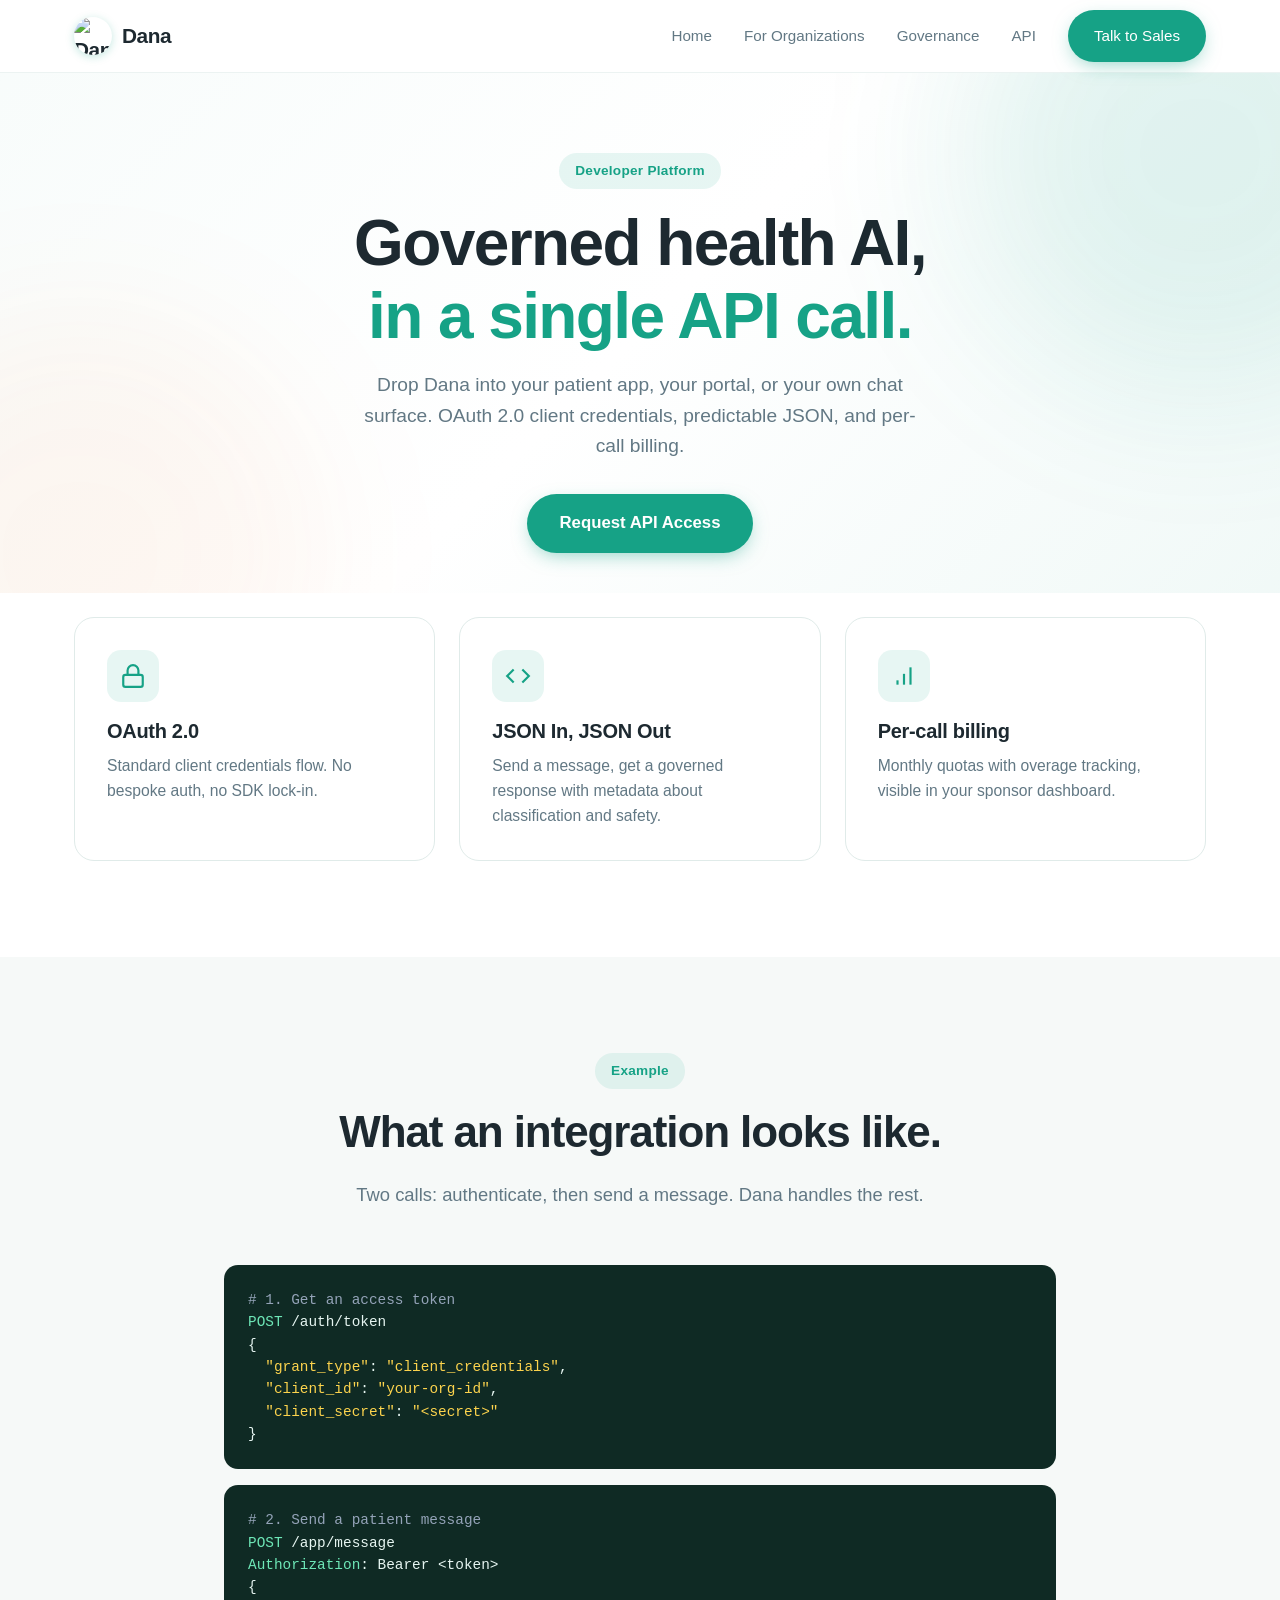
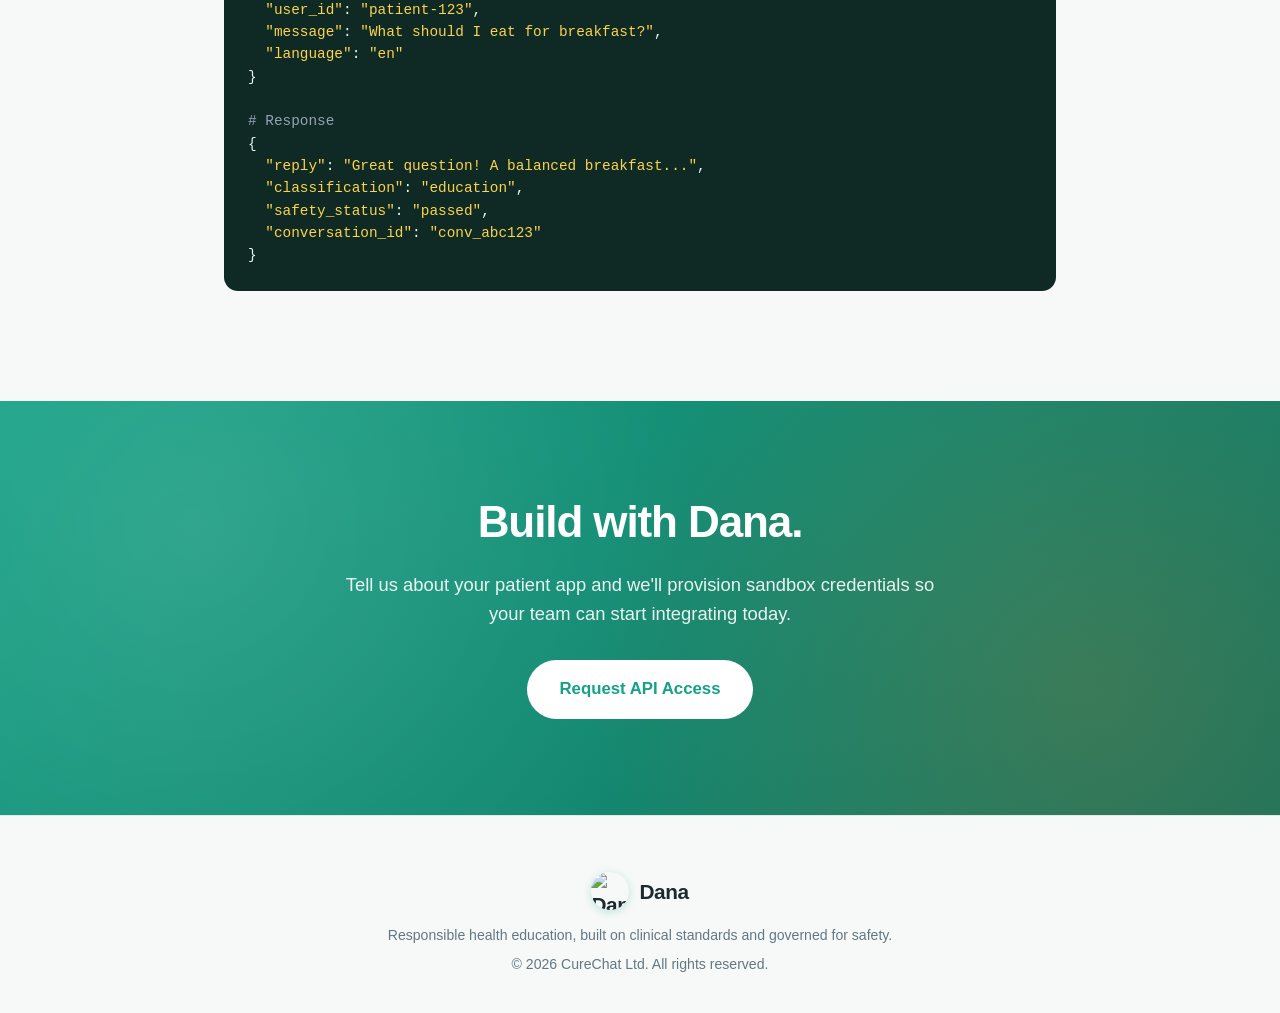
==== commit a2f3f6f9: "refactor: revamp entire website" ====
--- a/api.html
+++ b/api.html
@@ -1,314 +1,140 @@
-<!DOCTYPE html>
-<html lang="en">
+<!doctype html>
+<html lang="en" class="scroll-smooth">
 <head>
-  <meta charset="UTF-8">
-  <meta name="viewport" content="width=device-width, initial-scale=1.0">
-  <title>Dana API — Governed Health AI For Your Application</title>
-  <meta name="description" content="Integrate responsible, guideline-based chronic condition education into your healthcare product. RESTful API with OAuth 2.0.">
-  <link rel="stylesheet" href="styles.css">
-  <link rel="icon" href="./dana-icon.png" type="image/png">
+  <meta charset="UTF-8" />
+  <meta name="viewport" content="width=device-width, initial-scale=1.0" />
+  <title>API — Integrate Dana into your patient app</title>
+  <meta name="description" content="Dana's REST API gives you OAuth 2.0 access to governed health education for diabetes, hypertension, and asthma." />
+  <link rel="icon" href="assets/dana-icon.png" type="image/png" />
+  <link rel="stylesheet" href="styles.css" />
+  <style>
+    pre.code {
+      background: #0F2A24; color: #E6F5F1;
+      padding: 24px; border-radius: var(--radius);
+      overflow-x: auto; font-size: .9rem; line-height: 1.55;
+      font-family: ui-monospace, SFMono-Regular, Menlo, Consolas, monospace;
+    }
+    pre.code .k { color: #6EE7B7; }
+    pre.code .s { color: #FCD34D; }
+    pre.code .c { color: #94A3B8; }
+  </style>
 </head>
 <body>
 
-<!-- ===== HEADER ===== -->
-<header class="site-header">
-  <div class="container header-inner">
-    <a href="./" class="logo">
-      <img src="./dana-icon.png" alt="Dana">
+<header class="site-header" id="mobile-nav">
+  <div class="container nav mobile-nav">
+    <a href="index.html" class="brand">
+      <img src="assets/dana-icon.png" alt="Dana logo" width="36" height="36" />
       <span>Dana</span>
     </a>
-    <nav class="desktop-nav">
-      <a href="./demo">
-        <svg width="14" height="14" viewBox="0 0 24 24" fill="none" stroke="currentColor" stroke-width="2" stroke-linecap="round" stroke-linejoin="round"><path d="M7.9 20A9 9 0 1 0 4 16.1L2 22Z"/></svg>
-        Try Demo
+    <a href="#mobile-nav" class="menu-toggle" aria-label="Open menu">
+      <svg viewBox="0 0 24 24" fill="none" stroke="currentColor" stroke-width="2" stroke-linecap="round"><line x1="3" y1="6" x2="21" y2="6"/><line x1="3" y1="12" x2="21" y2="12"/><line x1="3" y1="18" x2="21" y2="18"/></svg>
+    </a>
+    <nav class="nav-links">
+      <a href="#" class="menu-close" aria-label="Close menu">
+        <svg viewBox="0 0 24 24" fill="none" stroke="currentColor" stroke-width="2" stroke-linecap="round"><line x1="18" y1="6" x2="6" y2="18"/><line x1="6" y1="6" x2="18" y2="18"/></svg>
       </a>
-      <a href="./auth/signin">
-        <svg width="14" height="14" viewBox="0 0 24 24" fill="none" stroke="currentColor" stroke-width="2" stroke-linecap="round" stroke-linejoin="round"><path d="M20 13c0 5-3.5 7.5-7.66 8.95a1 1 0 0 1-.67-.01C7.5 20.5 4 18 4 13V6a1 1 0 0 1 1-1c2 0 4.5-1.2 6.24-2.72a1.17 1.17 0 0 1 1.52 0C14.51 3.81 17 5 19 5a1 1 0 0 1 1 1z"/></svg>
-        Admin
-      </a>
-      <a href="mailto:support@curechat.co?subject=Dana API Access" class="btn-primary">Contact Us</a>
+      <a href="index.html">Home</a>
+      <a href="organizations.html">For Organizations</a>
+      <a href="governance.html">Governance</a>
+      <a href="api.html">API</a>
+      <a href="contact.html" class="btn btn-primary">Talk to Sales</a>
     </nav>
-    <button class="mobile-toggle" onclick="document.getElementById('mobile-menu').classList.toggle('open')" aria-label="Toggle menu">
-      <svg width="24" height="24" viewBox="0 0 24 24" fill="none" stroke="currentColor" stroke-width="2" stroke-linecap="round" stroke-linejoin="round"><line x1="4" x2="20" y1="12" y2="12"/><line x1="4" x2="20" y1="6" y2="6"/><line x1="4" x2="20" y1="18" y2="18"/></svg>
-    </button>
-  </div>
-  <div id="mobile-menu" class="mobile-menu">
-    <a href="./demo">Try Demo</a>
-    <a href="./auth/signin">Admin Portal</a>
-    <a href="mailto:support@curechat.co?subject=Dana API Access" class="btn-primary" style="justify-content:center;padding:.75rem 1rem;">Contact Us</a>
   </div>
 </header>
 
-<!-- ===== HERO ===== -->
-<section class="hero" style="padding:5rem 0 4rem;">
-  <div class="container" style="text-align:center;">
-    <div class="section-badge" style="margin-bottom:1.5rem;">
-      <svg width="16" height="16" viewBox="0 0 24 24" fill="none" stroke="currentColor" stroke-width="2" stroke-linecap="round" stroke-linejoin="round"><polyline points="16 18 22 12 16 6"/><polyline points="8 6 2 12 8 18"/></svg>
-      Dana API
-    </div>
-    <h1 style="font-size:2.5rem;font-weight:700;margin-bottom:1.5rem;line-height:1.15;">
-      Governed Health AI<br><span style="color:var(--primary);">For Your Application</span>
-    </h1>
-    <p style="font-size:1.25rem;color:var(--muted-fg);max-width:38rem;margin:0 auto 1rem;">
-      Integrate responsible, guideline-based chronic condition education into your healthcare product.
-    </p>
-    <p style="font-size:1.125rem;color:var(--primary);font-weight:500;margin-bottom:2rem;">
-      Diabetes • Hypertension • Asthma
-    </p>
-    <div style="display:flex;flex-wrap:wrap;gap:1rem;justify-content:center;">
-      <a href="mailto:support@curechat.co?subject=Dana API Access" class="btn-primary-lg">
-        <svg width="20" height="20" viewBox="0 0 24 24" fill="none" stroke="currentColor" stroke-width="2" stroke-linecap="round" stroke-linejoin="round"><rect width="20" height="16" x="2" y="4" rx="2"/><path d="m22 7-8.97 5.7a1.94 1.94 0 0 1-2.06 0L2 7"/></svg>
-        Contact Us
-      </a>
-      <a href="./demo" class="btn-outline-lg">
-        <svg width="20" height="20" viewBox="0 0 24 24" fill="none" stroke="currentColor" stroke-width="2" stroke-linecap="round" stroke-linejoin="round"><polyline points="16 18 22 12 16 6"/><polyline points="8 6 2 12 8 18"/></svg>
-        Try Demo
-      </a>
-    </div>
-  </div>
-</section>
-
-<!-- ===== WHAT IS DANA API ===== -->
-<section class="section section-muted">
-  <div class="container">
-    <div class="section-header">
-      <h2 class="section-title">What is Dana API?</h2>
-      <p class="section-desc">A simple API that provides governed, clinically-appropriate chronic condition education responses — ready to integrate into your healthcare application.</p>
-    </div>
-    <div style="display:grid;gap:1.5rem;max-width:64rem;margin:0 auto;" class="api-features-grid">
-      <style>.api-features-grid{grid-template-columns:1fr;}@media(min-width:768px){.api-features-grid{grid-template-columns:repeat(2,1fr)!important;}}@media(min-width:1024px){.api-features-grid{grid-template-columns:repeat(4,1fr)!important;}}</style>
-      <div style="background:var(--background);border:1px solid var(--border);border-radius:.75rem;padding:1.5rem;">
-        <div style="width:48px;height:48px;border-radius:.75rem;background:rgba(22,155,128,0.1);display:flex;align-items:center;justify-content:center;margin-bottom:1rem;">
-          <svg width="24" height="24" viewBox="0 0 24 24" fill="none" stroke="#169B80" stroke-width="2" stroke-linecap="round" stroke-linejoin="round"><path d="M20 13c0 5-3.5 7.5-7.66 8.95a1 1 0 0 1-.67-.01C7.5 20.5 4 18 4 13V6a1 1 0 0 1 1-1c2 0 4.5-1.2 6.24-2.72a1.17 1.17 0 0 1 1.52 0C14.51 3.81 17 5 19 5a1 1 0 0 1 1 1z"/></svg>
-        </div>
-        <h3 style="font-weight:600;margin-bottom:.5rem;">Pre-built Governance</h3>
-        <p style="font-size:.875rem;color:var(--muted-fg);">Clinical safety and guideline adherence built in — no AI safety work required on your end.</p>
-      </div>
-      <div style="background:var(--background);border:1px solid var(--border);border-radius:.75rem;padding:1.5rem;">
-        <div style="width:48px;height:48px;border-radius:.75rem;background:rgba(22,155,128,0.1);display:flex;align-items:center;justify-content:center;margin-bottom:1rem;">
-          <svg width="24" height="24" viewBox="0 0 24 24" fill="none" stroke="#169B80" stroke-width="2" stroke-linecap="round" stroke-linejoin="round"><path d="M15 2H6a2 2 0 0 0-2 2v16a2 2 0 0 0 2 2h12a2 2 0 0 0 2-2V7Z"/><path d="M14 2v4a2 2 0 0 0 2 2h4"/></svg>
-        </div>
-        <h3 style="font-weight:600;margin-bottom:.5rem;">Full Auditability</h3>
-        <p style="font-size:.875rem;color:var(--muted-fg);">Complete logging of every interaction for compliance and quality assurance.</p>
-      </div>
-      <div style="background:var(--background);border:1px solid var(--border);border-radius:.75rem;padding:1.5rem;">
-        <div style="width:48px;height:48px;border-radius:.75rem;background:rgba(22,155,128,0.1);display:flex;align-items:center;justify-content:center;margin-bottom:1rem;">
-          <svg width="24" height="24" viewBox="0 0 24 24" fill="none" stroke="#169B80" stroke-width="2" stroke-linecap="round" stroke-linejoin="round"><circle cx="12" cy="12" r="10"/><polyline points="12 6 12 12 16 14"/></svg>
-        </div>
-        <h3 style="font-weight:600;margin-bottom:.5rem;">Always Up-to-Date</h3>
-        <p style="font-size:.875rem;color:var(--muted-fg);">Responses evolve as clinical guidelines change — maintained by CureChat.</p>
-      </div>
-      <div style="background:var(--background);border:1px solid var(--border);border-radius:.75rem;padding:1.5rem;">
-        <div style="width:48px;height:48px;border-radius:.75rem;background:rgba(22,155,128,0.1);display:flex;align-items:center;justify-content:center;margin-bottom:1rem;">
-          <svg width="24" height="24" viewBox="0 0 24 24" fill="none" stroke="#169B80" stroke-width="2" stroke-linecap="round" stroke-linejoin="round"><polyline points="16 18 22 12 16 6"/><polyline points="8 6 2 12 8 18"/></svg>
-        </div>
-        <h3 style="font-weight:600;margin-bottom:.5rem;">Simple Integration</h3>
-        <p style="font-size:.875rem;color:var(--muted-fg);">RESTful API with OAuth 2.0. Send a question, get a governed response.</p>
+<main>
+  <section class="hero" style="padding: 80px 0 40px;">
+    <div class="container" style="max-width: 820px; text-align: center;">
+      <span class="eyebrow">Developer Platform</span>
+      <h1>Governed health AI, <span style="color:var(--primary)">in a single API call.</span></h1>
+      <p class="lead" style="margin: 0 auto;">
+        Drop Dana into your patient app, your portal, or your own chat surface.
+        OAuth 2.0 client credentials, predictable JSON, and per-call billing.
+      </p>
+      <div class="hero-cta" style="justify-content:center;">
+        <a href="contact.html" class="btn btn-primary btn-lg">Request API Access</a>
       </div>
     </div>
-  </div>
-</section>
+  </section>
 
-<!-- ===== DANA IS / IS NOT ===== -->
-<section class="section">
-  <div class="container">
-    <div class="section-header">
-      <h2 class="section-title">Clear Boundaries, By Design</h2>
-      <p class="section-desc">Dana is built with explicit clinical boundaries. Here's exactly what Dana does — and what it doesn't.</p>
-    </div>
-    <div style="display:grid;gap:2rem;max-width:64rem;margin:0 auto;" class="boundaries-grid">
-      <style>.boundaries-grid{grid-template-columns:1fr;}@media(min-width:768px){.boundaries-grid{grid-template-columns:1fr 1fr!important;}}</style>
-      <!-- Dana IS -->
-      <div style="background:var(--background);border-radius:1rem;padding:2rem;border:1px solid rgba(22,155,128,0.2);">
-        <div style="display:flex;align-items:center;gap:.75rem;margin-bottom:1.5rem;">
-          <div style="width:40px;height:40px;border-radius:50%;background:rgba(22,155,128,0.1);display:flex;align-items:center;justify-content:center;">
-            <svg width="20" height="20" viewBox="0 0 24 24" fill="none" stroke="#169B80" stroke-width="2" stroke-linecap="round" stroke-linejoin="round"><path d="M20 6 9 17l-5-5"/></svg>
-          </div>
-          <h3 style="font-size:1.25rem;font-weight:600;">Dana IS</h3>
+  <section style="padding-top: 24px;">
+    <div class="container">
+      <div class="cards cards-3">
+        <div class="card">
+          <div class="icon"><svg viewBox="0 0 24 24" fill="none" stroke="currentColor" stroke-width="2"><rect x="3" y="11" width="18" height="11" rx="2"/><path d="M7 11V7a5 5 0 0 1 10 0v4"/></svg></div>
+          <h3>OAuth 2.0</h3>
+          <p>Standard client credentials flow. No bespoke auth, no SDK lock-in.</p>
         </div>
-        <ul style="display:flex;flex-direction:column;gap:1rem;">
-          <li style="display:flex;align-items:flex-start;gap:.75rem;"><svg width="20" height="20" viewBox="0 0 24 24" fill="none" stroke="#169B80" stroke-width="2" stroke-linecap="round" stroke-linejoin="round" style="flex-shrink:0;margin-top:2px;"><path d="M20 6 9 17l-5-5"/></svg><span style="color:var(--muted-fg);">Guideline-bound chronic condition education</span></li>
-          <li style="display:flex;align-items:flex-start;gap:.75rem;"><svg width="20" height="20" viewBox="0 0 24 24" fill="none" stroke="#169B80" stroke-width="2" stroke-linecap="round" stroke-linejoin="round" style="flex-shrink:0;margin-top:2px;"><path d="M20 6 9 17l-5-5"/></svg><span style="color:var(--muted-fg);">Non-prescriptive support between clinical visits</span></li>
-          <li style="display:flex;align-items:flex-start;gap:.75rem;"><svg width="20" height="20" viewBox="0 0 24 24" fill="none" stroke="#169B80" stroke-width="2" stroke-linecap="round" stroke-linejoin="round" style="flex-shrink:0;margin-top:2px;"><path d="M20 6 9 17l-5-5"/></svg><span style="color:var(--muted-fg);">Designed to reduce confusion and anxiety</span></li>
-          <li style="display:flex;align-items:flex-start;gap:.75rem;"><svg width="20" height="20" viewBox="0 0 24 24" fill="none" stroke="#169B80" stroke-width="2" stroke-linecap="round" stroke-linejoin="round" style="flex-shrink:0;margin-top:2px;"><path d="M20 6 9 17l-5-5"/></svg><span style="color:var(--muted-fg);">Governed and auditable by CureChat</span></li>
-          <li style="display:flex;align-items:flex-start;gap:.75rem;"><svg width="20" height="20" viewBox="0 0 24 24" fill="none" stroke="#169B80" stroke-width="2" stroke-linecap="round" stroke-linejoin="round" style="flex-shrink:0;margin-top:2px;"><path d="M20 6 9 17l-5-5"/></svg><span style="color:var(--muted-fg);">Safe, calm, and clinically responsible</span></li>
-        </ul>
-      </div>
-      <!-- Dana IS NOT -->
-      <div style="background:var(--background);border-radius:1rem;padding:2rem;border:1px solid rgba(239,68,68,0.2);">
-        <div style="display:flex;align-items:center;gap:.75rem;margin-bottom:1.5rem;">
-          <div style="width:40px;height:40px;border-radius:50%;background:rgba(239,68,68,0.1);display:flex;align-items:center;justify-content:center;">
-            <svg width="20" height="20" viewBox="0 0 24 24" fill="none" stroke="#ef4444" stroke-width="2" stroke-linecap="round" stroke-linejoin="round"><path d="M18 6 6 18"/><path d="m6 6 12 12"/></svg>
-          </div>
-          <h3 style="font-size:1.25rem;font-weight:600;">Dana is NOT</h3>
+        <div class="card">
+          <div class="icon"><svg viewBox="0 0 24 24" fill="none" stroke="currentColor" stroke-width="2"><polyline points="16 18 22 12 16 6"/><polyline points="8 6 2 12 8 18"/></svg></div>
+          <h3>JSON In, JSON Out</h3>
+          <p>Send a message, get a governed response with metadata about classification and safety.</p>
         </div>
-        <ul style="display:flex;flex-direction:column;gap:1rem;">
-          <li style="display:flex;align-items:flex-start;gap:.75rem;"><svg width="20" height="20" viewBox="0 0 24 24" fill="none" stroke="#ef4444" stroke-width="2" stroke-linecap="round" stroke-linejoin="round" style="flex-shrink:0;margin-top:2px;"><path d="M18 6 6 18"/><path d="m6 6 12 12"/></svg><span style="color:var(--muted-fg);">Diagnosis or medical assessment</span></li>
-          <li style="display:flex;align-items:flex-start;gap:.75rem;"><svg width="20" height="20" viewBox="0 0 24 24" fill="none" stroke="#ef4444" stroke-width="2" stroke-linecap="round" stroke-linejoin="round" style="flex-shrink:0;margin-top:2px;"><path d="M18 6 6 18"/><path d="m6 6 12 12"/></svg><span style="color:var(--muted-fg);">Treatment recommendations</span></li>
-          <li style="display:flex;align-items:flex-start;gap:.75rem;"><svg width="20" height="20" viewBox="0 0 24 24" fill="none" stroke="#ef4444" stroke-width="2" stroke-linecap="round" stroke-linejoin="round" style="flex-shrink:0;margin-top:2px;"><path d="M18 6 6 18"/><path d="m6 6 12 12"/></svg><span style="color:var(--muted-fg);">Medication adjustment advice</span></li>
-          <li style="display:flex;align-items:flex-start;gap:.75rem;"><svg width="20" height="20" viewBox="0 0 24 24" fill="none" stroke="#ef4444" stroke-width="2" stroke-linecap="round" stroke-linejoin="round" style="flex-shrink:0;margin-top:2px;"><path d="M18 6 6 18"/><path d="m6 6 12 12"/></svg><span style="color:var(--muted-fg);">A replacement for clinical care</span></li>
-          <li style="display:flex;align-items:flex-start;gap:.75rem;"><svg width="20" height="20" viewBox="0 0 24 24" fill="none" stroke="#ef4444" stroke-width="2" stroke-linecap="round" stroke-linejoin="round" style="flex-shrink:0;margin-top:2px;"><path d="M18 6 6 18"/><path d="m6 6 12 12"/></svg><span style="color:var(--muted-fg);">A general AI chatbot or free-for-all</span></li>
-        </ul>
-      </div>
-    </div>
-    <p style="text-align:center;font-size:.875rem;color:var(--muted-fg);margin-top:2rem;max-width:42rem;margin-left:auto;margin-right:auto;">
-      These boundaries are maintained by CureChat and cannot be overridden by users or prompts.
-    </p>
-  </div>
-</section>
-
-<!-- ===== HOW DANA IS BUILT ===== -->
-<section class="section section-muted">
-  <div class="container">
-    <div class="section-header">
-      <h2 class="section-title">How Dana Is Built</h2>
-      <p class="section-desc">Dana is a clinically-governed system, not a general chatbot. Every response passes through multiple safety layers.</p>
-    </div>
-    <div style="display:grid;gap:1.5rem;" class="steps-grid">
-      <style>.steps-grid{grid-template-columns:1fr;}@media(min-width:640px){.steps-grid{grid-template-columns:repeat(2,1fr)!important;}}@media(min-width:1024px){.steps-grid{grid-template-columns:repeat(4,1fr)!important;}}</style>
-      <div style="background:var(--card);border-radius:.75rem;padding:1.5rem;border:1px solid var(--border);">
-        <div style="position:relative;display:inline-flex;margin-bottom:1rem;">
-          <div style="background:var(--primary);width:56px;height:56px;border-radius:.75rem;display:flex;align-items:center;justify-content:center;">
-            <svg width="28" height="28" viewBox="0 0 24 24" fill="none" stroke="#fff" stroke-width="2" stroke-linecap="round" stroke-linejoin="round"><path d="M4 19.5v-15A2.5 2.5 0 0 1 6.5 2H19a1 1 0 0 1 1 1v18a1 1 0 0 1-1 1H6.5a1 1 0 0 1 0-5H20"/></svg>
-          </div>
-          <span style="position:absolute;top:-6px;right:-6px;width:24px;height:24px;background:var(--foreground);color:var(--background);border-radius:50%;display:flex;align-items:center;justify-content:center;font-size:12px;font-weight:700;">1</span>
-        </div>
-        <h3 style="font-weight:600;margin-bottom:.5rem;">Clinical Guidelines Define What Can Be Said</h3>
-        <p style="font-size:.875rem;color:var(--muted-fg);">Built on international chronic condition care standards. Only evidence-based educational content.</p>
-      </div>
-      <div style="background:var(--card);border-radius:.75rem;padding:1.5rem;border:1px solid var(--border);">
-        <div style="position:relative;display:inline-flex;margin-bottom:1rem;">
-          <div style="background:var(--destructive);width:56px;height:56px;border-radius:.75rem;display:flex;align-items:center;justify-content:center;">
-            <svg width="28" height="28" viewBox="0 0 24 24" fill="none" stroke="#fff" stroke-width="2" stroke-linecap="round" stroke-linejoin="round"><path d="M20 13c0 5-3.5 7.5-7.66 8.95a1 1 0 0 1-.67-.01C7.5 20.5 4 18 4 13V6a1 1 0 0 1 1-1c2 0 4.5-1.2 6.24-2.72a1.17 1.17 0 0 1 1.52 0C14.51 3.81 17 5 19 5a1 1 0 0 1 1 1z"/><path d="M12 8v4"/><path d="M12 16h.01"/></svg>
-          </div>
-          <span style="position:absolute;top:-6px;right:-6px;width:24px;height:24px;background:var(--foreground);color:var(--background);border-radius:50%;display:flex;align-items:center;justify-content:center;font-size:12px;font-weight:700;">2</span>
-        </div>
-        <h3 style="font-weight:600;margin-bottom:.5rem;">Safety Rules Define What Must Not Be Said</h3>
-        <p style="font-size:.875rem;color:var(--muted-fg);">Never diagnoses, prescribes, or recommends treatment changes. Will say "I don't know" when appropriate.</p>
-      </div>
-      <div style="background:var(--card);border-radius:.75rem;padding:1.5rem;border:1px solid var(--border);">
-        <div style="position:relative;display:inline-flex;margin-bottom:1rem;">
-          <div style="background:var(--accent);width:56px;height:56px;border-radius:.75rem;display:flex;align-items:center;justify-content:center;">
-            <svg width="28" height="28" viewBox="0 0 24 24" fill="none" stroke="#fff" stroke-width="2" stroke-linecap="round" stroke-linejoin="round"><path d="M12.22 2h-.44a2 2 0 0 0-2 2v.18a2 2 0 0 1-1 1.73l-.43.25a2 2 0 0 1-2 0l-.15-.08a2 2 0 0 0-2.73.73l-.22.38a2 2 0 0 0 .73 2.73l.15.1a2 2 0 0 1 1 1.72v.51a2 2 0 0 1-1 1.74l-.15.09a2 2 0 0 0-.73 2.73l.22.38a2 2 0 0 0 2.73.73l.15-.08a2 2 0 0 1 2 0l.43.25a2 2 0 0 1 1 1.73V20a2 2 0 0 0 2 2h.44a2 2 0 0 0 2-2v-.18a2 2 0 0 1 1-1.73l.43-.25a2 2 0 0 1 2 0l.15.08a2 2 0 0 0 2.73-.73l.22-.39a2 2 0 0 0-.73-2.73l-.15-.08a2 2 0 0 1-1-1.74v-.5a2 2 0 0 1 1-1.74l.15-.09a2 2 0 0 0 .73-2.73l-.22-.38a2 2 0 0 0-2.73-.73l-.15.08a2 2 0 0 1-2 0l-.43-.25a2 2 0 0 1-1-1.73V4a2 2 0 0 0-2-2z"/><circle cx="12" cy="12" r="3"/></svg>
-          </div>
-          <span style="position:absolute;top:-6px;right:-6px;width:24px;height:24px;background:var(--foreground);color:var(--background);border-radius:50%;display:flex;align-items:center;justify-content:center;font-size:12px;font-weight:700;">3</span>
-        </div>
-        <h3 style="font-weight:600;margin-bottom:.5rem;">CureChat Governs Updates and Boundaries</h3>
-        <p style="font-size:.875rem;color:var(--muted-fg);">Maintains clinical accuracy and safety rules. Responsible for ongoing system validation.</p>
-      </div>
-      <div style="background:var(--card);border-radius:.75rem;padding:1.5rem;border:1px solid var(--border);">
-        <div style="position:relative;display:inline-flex;margin-bottom:1rem;">
-          <div style="background:var(--whatsapp);width:56px;height:56px;border-radius:.75rem;display:flex;align-items:center;justify-content:center;">
-            <svg width="28" height="28" viewBox="0 0 24 24" fill="none" stroke="#fff" stroke-width="2" stroke-linecap="round" stroke-linejoin="round"><path d="M19 14c1.49-1.46 3-3.21 3-5.5A5.5 5.5 0 0 0 16.5 3c-1.76 0-3 .5-4.5 2-1.5-1.5-2.74-2-4.5-2A5.5 5.5 0 0 0 2 8.5c0 2.3 1.5 4.05 3 5.5l7 7Z"/></svg>
-          </div>
-          <span style="position:absolute;top:-6px;right:-6px;width:24px;height:24px;background:var(--foreground);color:var(--background);border-radius:50%;display:flex;align-items:center;justify-content:center;font-size:12px;font-weight:700;">4</span>
-        </div>
-        <h3 style="font-weight:600;margin-bottom:.5rem;">Dana Communicates Supportively</h3>
-        <p style="font-size:.875rem;color:var(--muted-fg);">Patient-friendly language that reduces anxiety. Encourages adherence and professional care.</p>
-      </div>
-    </div>
-
-    <!-- Governance box -->
-    <div style="margin-top:3rem;max-width:48rem;margin-left:auto;margin-right:auto;">
-      <div class="clinical-box">
-        <div class="clinical-icon">
-          <svg width="24" height="24" viewBox="0 0 24 24" fill="none" stroke="currentColor" stroke-width="2" stroke-linecap="round" stroke-linejoin="round"><path d="M12.22 2h-.44a2 2 0 0 0-2 2v.18a2 2 0 0 1-1 1.73l-.43.25a2 2 0 0 1-2 0l-.15-.08a2 2 0 0 0-2.73.73l-.22.38a2 2 0 0 0 .73 2.73l.15.1a2 2 0 0 1 1 1.72v.51a2 2 0 0 1-1 1.74l-.15.09a2 2 0 0 0-.73 2.73l.22.38a2 2 0 0 0 2.73.73l.15-.08a2 2 0 0 1 2 0l.43.25a2 2 0 0 1 1 1.73V20a2 2 0 0 0 2 2h.44a2 2 0 0 0 2-2v-.18a2 2 0 0 1 1-1.73l.43-.25a2 2 0 0 1 2 0l.15.08a2 2 0 0 0 2.73-.73l.22-.39a2 2 0 0 0-.73-2.73l-.15-.08a2 2 0 0 1-1-1.74v-.5a2 2 0 0 1 1-1.74l.15-.09a2 2 0 0 0 .73-2.73l-.22-.38a2 2 0 0 0-2.73-.73l-.15.08a2 2 0 0 1-2 0l-.43-.25a2 2 0 0 1-1-1.73V4a2 2 0 0 0-2-2z"/><circle cx="12" cy="12" r="3"/></svg>
-        </div>
-        <div>
-          <h4>Operated under CureChat's Clinical Safety Framework</h4>
-          <p>CureChat owns the clinical rules, safety boundaries, and risk management. Dana is a product powered by CureChat's clinical AI infrastructure — not a standalone chatbot.</p>
+        <div class="card">
+          <div class="icon"><svg viewBox="0 0 24 24" fill="none" stroke="currentColor" stroke-width="2"><line x1="12" y1="20" x2="12" y2="10"/><line x1="18" y1="20" x2="18" y2="4"/><line x1="6" y1="20" x2="6" y2="16"/></svg></div>
+          <h3>Per-call billing</h3>
+          <p>Monthly quotas with overage tracking, visible in your sponsor dashboard.</p>
         </div>
       </div>
     </div>
-  </div>
-</section>
+  </section>
 
-<!-- ===== USE CASES ===== -->
-<section class="section">
+  <section class="section-muted">
+    <div class="container" style="max-width: 880px;">
+      <div class="section-head">
+        <span class="eyebrow">Example</span>
+        <h2>What an integration looks like.</h2>
+        <p>Two calls: authenticate, then send a message. Dana handles the rest.</p>
+      </div>
+
+<pre class="code"><span class="c"># 1. Get an access token</span>
+<span class="k">POST</span> /auth/token
+{
+  <span class="s">"grant_type"</span>: <span class="s">"client_credentials"</span>,
+  <span class="s">"client_id"</span>: <span class="s">"your-org-id"</span>,
+  <span class="s">"client_secret"</span>: <span class="s">"&lt;secret&gt;"</span>
+}
+</pre>
+
+<pre class="code" style="margin-top:16px;"><span class="c"># 2. Send a patient message</span>
+<span class="k">POST</span> /app/message
+<span class="k">Authorization</span>: Bearer &lt;token&gt;
+{
+  <span class="s">"user_id"</span>: <span class="s">"patient-123"</span>,
+  <span class="s">"message"</span>: <span class="s">"What should I eat for breakfast?"</span>,
+  <span class="s">"language"</span>: <span class="s">"en"</span>
+}
+
+<span class="c"># Response</span>
+{
+  <span class="s">"reply"</span>: <span class="s">"Great question! A balanced breakfast..."</span>,
+  <span class="s">"classification"</span>: <span class="s">"education"</span>,
+  <span class="s">"safety_status"</span>: <span class="s">"passed"</span>,
+  <span class="s">"conversation_id"</span>: <span class="s">"conv_abc123"</span>
+}
+</pre>
+    </div>
+  </section>
+
+  <section class="cta-banner">
+    <div class="container">
+      <h2>Build with Dana.</h2>
+      <p>Tell us about your patient app and we'll provision sandbox credentials so your team can start integrating today.</p>
+      <a href="contact.html" class="btn btn-ghost btn-lg" style="background:#fff;color:var(--primary);">Request API Access</a>
+    </div>
+  </section>
+</main>
+
+<footer class="site-footer">
   <div class="container">
-    <div style="max-width:56rem;margin:0 auto;display:grid;gap:3rem;align-items:center;" class="usecases-grid">
-      <style>.usecases-grid{grid-template-columns:1fr;}@media(min-width:768px){.usecases-grid{grid-template-columns:1fr 1fr!important;}}</style>
-      <div>
-        <h2 style="font-size:1.875rem;font-weight:700;margin-bottom:1rem;">Built for Healthcare Organizations</h2>
-        <p style="color:var(--muted-fg);margin-bottom:1.5rem;">Dana API is designed for organizations that need governed, auditable AI for patient-facing applications.</p>
-        <ul style="display:flex;flex-direction:column;gap:.75rem;">
-          <li style="display:flex;align-items:center;gap:.75rem;"><svg width="20" height="20" viewBox="0 0 24 24" fill="none" stroke="#169B80" stroke-width="2" stroke-linecap="round" stroke-linejoin="round"><path d="M22 11.08V12a10 10 0 1 1-5.93-9.14"/><path d="m9 11 3 3L22 4"/></svg> Patient portals and health apps</li>
-          <li style="display:flex;align-items:center;gap:.75rem;"><svg width="20" height="20" viewBox="0 0 24 24" fill="none" stroke="#169B80" stroke-width="2" stroke-linecap="round" stroke-linejoin="round"><path d="M22 11.08V12a10 10 0 1 1-5.93-9.14"/><path d="m9 11 3 3L22 4"/></svg> Telehealth platforms</li>
-          <li style="display:flex;align-items:center;gap:.75rem;"><svg width="20" height="20" viewBox="0 0 24 24" fill="none" stroke="#169B80" stroke-width="2" stroke-linecap="round" stroke-linejoin="round"><path d="M22 11.08V12a10 10 0 1 1-5.93-9.14"/><path d="m9 11 3 3L22 4"/></svg> Health system websites</li>
-          <li style="display:flex;align-items:center;gap:.75rem;"><svg width="20" height="20" viewBox="0 0 24 24" fill="none" stroke="#169B80" stroke-width="2" stroke-linecap="round" stroke-linejoin="round"><path d="M22 11.08V12a10 10 0 1 1-5.93-9.14"/><path d="m9 11 3 3L22 4"/></svg> Care management tools</li>
-          <li style="display:flex;align-items:center;gap:.75rem;"><svg width="20" height="20" viewBox="0 0 24 24" fill="none" stroke="#169B80" stroke-width="2" stroke-linecap="round" stroke-linejoin="round"><path d="M22 11.08V12a10 10 0 1 1-5.93-9.14"/><path d="m9 11 3 3L22 4"/></svg> Employee wellness programs</li>
-        </ul>
-      </div>
-      <div style="background:rgba(241,245,249,0.5);border-radius:1rem;padding:2rem;border:1px solid var(--border);">
-        <h3 style="font-weight:600;margin-bottom:1rem;">Supported Conditions</h3>
-        <ul style="display:flex;flex-direction:column;gap:.75rem;margin-bottom:1.5rem;">
-          <li style="display:flex;align-items:center;gap:.75rem;"><svg width="20" height="20" viewBox="0 0 24 24" fill="none" stroke="#169B80" stroke-width="2" stroke-linecap="round" stroke-linejoin="round"><path d="M22 11.08V12a10 10 0 1 1-5.93-9.14"/><path d="m9 11 3 3L22 4"/></svg> Type 1 &amp; Type 2 Diabetes</li>
-          <li style="display:flex;align-items:center;gap:.75rem;"><svg width="20" height="20" viewBox="0 0 24 24" fill="none" stroke="#169B80" stroke-width="2" stroke-linecap="round" stroke-linejoin="round"><path d="M22 11.08V12a10 10 0 1 1-5.93-9.14"/><path d="m9 11 3 3L22 4"/></svg> Hypertension</li>
-          <li style="display:flex;align-items:center;gap:.75rem;"><svg width="20" height="20" viewBox="0 0 24 24" fill="none" stroke="#169B80" stroke-width="2" stroke-linecap="round" stroke-linejoin="round"><path d="M22 11.08V12a10 10 0 1 1-5.93-9.14"/><path d="m9 11 3 3L22 4"/></svg> Asthma</li>
-        </ul>
-        <p style="font-size:.875rem;color:var(--muted-fg);font-style:italic;">Each condition uses evidence-based clinical guidelines specific to that condition.</p>
-      </div>
-    </div>
-  </div>
-</section>
-
-<!-- ===== PRICING ===== -->
-<section class="section section-muted">
-  <div class="container">
-    <div style="max-width:36rem;margin:0 auto;text-align:center;">
-      <h2 class="section-title">Simple Pricing</h2>
-      <p style="font-size:1.125rem;color:var(--muted-fg);margin-bottom:2rem;">Pay per API call. No monthly minimums. Volume discounts available.</p>
-      <div style="background:var(--background);border:2px solid rgba(22,155,128,0.3);border-radius:.75rem;padding:2.5rem;">
-        <div style="font-size:2.25rem;font-weight:700;margin-bottom:.5rem;">Pay Per Call</div>
-        <p style="color:var(--muted-fg);margin-bottom:1.5rem;">Contact us for pricing based on your expected volume</p>
-        <div style="display:grid;grid-template-columns:1fr 1fr;gap:.75rem;text-align:left;max-width:24rem;margin:0 auto 2rem;">
-          <div style="display:flex;align-items:center;gap:.5rem;font-size:.875rem;color:var(--muted-fg);"><svg width="16" height="16" viewBox="0 0 24 24" fill="none" stroke="#169B80" stroke-width="2" stroke-linecap="round" stroke-linejoin="round"><path d="M22 11.08V12a10 10 0 1 1-5.93-9.14"/><path d="m9 11 3 3L22 4"/></svg> OAuth 2.0 authentication</div>
-          <div style="display:flex;align-items:center;gap:.5rem;font-size:.875rem;color:var(--muted-fg);"><svg width="16" height="16" viewBox="0 0 24 24" fill="none" stroke="#169B80" stroke-width="2" stroke-linecap="round" stroke-linejoin="round"><path d="M22 11.08V12a10 10 0 1 1-5.93-9.14"/><path d="m9 11 3 3L22 4"/></svg> Full API documentation</div>
-          <div style="display:flex;align-items:center;gap:.5rem;font-size:.875rem;color:var(--muted-fg);"><svg width="16" height="16" viewBox="0 0 24 24" fill="none" stroke="#169B80" stroke-width="2" stroke-linecap="round" stroke-linejoin="round"><path d="M22 11.08V12a10 10 0 1 1-5.93-9.14"/><path d="m9 11 3 3L22 4"/></svg> Governance built-in</div>
-          <div style="display:flex;align-items:center;gap:.5rem;font-size:.875rem;color:var(--muted-fg);"><svg width="16" height="16" viewBox="0 0 24 24" fill="none" stroke="#169B80" stroke-width="2" stroke-linecap="round" stroke-linejoin="round"><path d="M22 11.08V12a10 10 0 1 1-5.93-9.14"/><path d="m9 11 3 3L22 4"/></svg> Audit logs</div>
-          <div style="display:flex;align-items:center;gap:.5rem;font-size:.875rem;color:var(--muted-fg);"><svg width="16" height="16" viewBox="0 0 24 24" fill="none" stroke="#169B80" stroke-width="2" stroke-linecap="round" stroke-linejoin="round"><path d="M22 11.08V12a10 10 0 1 1-5.93-9.14"/><path d="m9 11 3 3L22 4"/></svg> Dedicated support</div>
-          <div style="display:flex;align-items:center;gap:.5rem;font-size:.875rem;color:var(--muted-fg);"><svg width="16" height="16" viewBox="0 0 24 24" fill="none" stroke="#169B80" stroke-width="2" stroke-linecap="round" stroke-linejoin="round"><path d="M22 11.08V12a10 10 0 1 1-5.93-9.14"/><path d="m9 11 3 3L22 4"/></svg> SLA guarantees</div>
-        </div>
-        <a href="mailto:support@curechat.co?subject=Dana API Pricing" class="btn-primary-lg">
-          <svg width="20" height="20" viewBox="0 0 24 24" fill="none" stroke="currentColor" stroke-width="2" stroke-linecap="round" stroke-linejoin="round"><rect width="20" height="16" x="2" y="4" rx="2"/><path d="m22 7-8.97 5.7a1.94 1.94 0 0 1-2.06 0L2 7"/></svg>
-          Contact Us for Pricing
-        </a>
-      </div>
-    </div>
-  </div>
-</section>
-
-<!-- ===== CTA ===== -->
-<section style="padding:4rem 0;background:rgba(22,155,128,0.05);">
-  <div class="container" style="text-align:center;">
-    <h2 style="font-size:1.875rem;font-weight:700;margin-bottom:1rem;">Ready to Integrate Dana?</h2>
-    <p style="color:var(--muted-fg);margin-bottom:2rem;">Get in touch to discuss your use case and get API access.</p>
-    <div style="display:flex;flex-wrap:wrap;gap:1rem;justify-content:center;">
-      <a href="mailto:support@curechat.co?subject=Dana API Access" class="btn-primary-lg">
-        <svg width="20" height="20" viewBox="0 0 24 24" fill="none" stroke="currentColor" stroke-width="2" stroke-linecap="round" stroke-linejoin="round"><rect width="20" height="16" x="2" y="4" rx="2"/><path d="m22 7-8.97 5.7a1.94 1.94 0 0 1-2.06 0L2 7"/></svg>
-        Contact Us
-      </a>
-      <a href="./demo" class="btn-outline-lg">
-        <svg width="20" height="20" viewBox="0 0 24 24" fill="none" stroke="currentColor" stroke-width="2" stroke-linecap="round" stroke-linejoin="round"><polyline points="16 18 22 12 16 6"/><polyline points="8 6 2 12 8 18"/></svg>
-        Try Demo
-      </a>
-    </div>
-  </div>
-</section>
-
-<!-- ===== FOOTER ===== -->
-<footer class="site-footer">
-  <div class="container footer-inner">
-    <div class="footer-brand">
-      <img src="./dana-icon.png" alt="Dana">
+    <a href="index.html" class="brand">
+      <img src="assets/dana-icon.png" alt="Dana logo" width="32" height="32" />
       <span>Dana</span>
-    </div>
-    <p class="footer-desc">Responsible health education, built on clinical standards and governed for safety. Free, 24/7, on WhatsApp.</p>
-    <div class="footer-bottom">
-      <p>&copy; <script>document.write(new Date().getFullYear())</script> Curechat Ltd. All rights reserved.</p>
-    </div>
+    </a>
+    <p>Responsible health education, built on clinical standards and governed for safety.</p>
+    <p>&copy; 2026 CureChat Ltd. All rights reserved.</p>
   </div>
 </footer>
-
 </body>
 </html>
--- a/styles.css
+++ b/styles.css
@@ -1,455 +1,557 @@
-/* Dana Marketing — Standalone CSS */
-/* Based on CureChat design system */
+/* ============================================================
+   Dana — Marketing Site Stylesheet (v2, matches in-app aesthetic)
+   Brand: Primary teal #169B80 (HSL 168 76% 36%), Accent orange #F97316
+   Mobile-first, no JS, no external requests, no CDN fonts.
+   ============================================================ */
 
 :root {
-  --primary: #169B80;
-  --primary-light: #1ab896;
-  --primary-dark: #117a65;
-  --primary-fg: #ffffff;
-  --foreground: #0f172a;
-  --background: #ffffff;
-  --muted: #f1f5f9;
-  --muted-fg: #64748b;
-  --border: #e2e8f0;
-  --card: #ffffff;
-  --destructive: #ef4444;
-  --warning: #f59e0b;
-  --whatsapp: #25D366;
-  --accent: #F97316;
-  --radius: 0.75rem;
-}
-
-*, *::before, *::after { box-sizing: border-box; margin: 0; padding: 0; }
-
+  --primary: hsl(168, 76%, 36%);
+  --primary-dark: hsl(168, 76%, 26%);
+  --primary-soft: hsl(168, 40%, 96%);
+  --primary-10: hsla(168, 76%, 36%, .10);
+  --primary-20: hsla(168, 76%, 36%, .20);
+
+  --accent: hsl(24, 95%, 53%);
+  --accent-10: hsla(24, 95%, 53%, .10);
+
+  --whatsapp: hsl(142, 70%, 49%);
+  --wa-header: #075E54;
+  --wa-bg: #ECE5DD;
+  --wa-out: #DCF8C6;
+
+  --destructive: hsl(0, 75%, 55%);
+  --destructive-10: hsla(0, 75%, 55%, .10);
+  --destructive-30: hsla(0, 75%, 55%, .30);
+
+  --emerald: hsl(160, 70%, 38%);
+  --amber: hsl(38, 92%, 50%);
+  --blue: hsl(214, 90%, 55%);
+
+  --bg: #FFFFFF;
+  --bg-muted: hsl(168, 20%, 97%);
+  --bg-soft: hsl(168, 40%, 98%);
+  --fg: hsl(200, 25%, 15%);
+  --fg-muted: hsl(200, 15%, 45%);
+  --border: hsl(168, 20%, 90%);
+  --border-strong: hsl(168, 20%, 80%);
+
+  --warning-bg: hsl(48, 96%, 89%);
+  --warning-fg: hsl(28, 80%, 40%);
+
+  --radius-sm: 10px;
+  --radius: 14px;
+  --radius-lg: 20px;
+  --radius-xl: 32px;
+
+  --shadow-sm: 0 1px 2px hsla(200, 25%, 15%, .06);
+  --shadow: 0 8px 24px -10px hsla(200, 25%, 15%, .18);
+  --shadow-lg: 0 24px 60px -20px hsla(168, 76%, 36%, .35);
+  --shadow-xl: 0 40px 80px -20px hsla(200, 25%, 15%, .25);
+
+  --container: 1180px;
+  --font: -apple-system, BlinkMacSystemFont, "Segoe UI", "SF Pro Display", Roboto, "Helvetica Neue", Arial, sans-serif;
+
+  --gradient-hero: linear-gradient(135deg, var(--bg-soft) 0%, var(--bg) 50%, var(--primary-soft) 100%);
+  --gradient-primary: linear-gradient(135deg, var(--primary) 0%, var(--primary-dark) 100%);
+  --gradient-text: linear-gradient(135deg, hsl(168, 78%, 22%) 0%, hsl(168, 76%, 36%) 100%);
+}
+
+* { box-sizing: border-box; }
+html { scroll-behavior: smooth; -webkit-text-size-adjust: 100%; }
 body {
-  font-family: -apple-system, BlinkMacSystemFont, 'Segoe UI', Roboto, 'Helvetica Neue', Arial, sans-serif;
-  color: var(--foreground);
-  background: var(--background);
+  margin: 0;
+  font-family: var(--font);
+  color: var(--fg);
+  background: var(--bg);
   line-height: 1.6;
+  font-size: 16px;
   -webkit-font-smoothing: antialiased;
-}
-
-a { color: inherit; text-decoration: none; }
+  text-rendering: optimizeLegibility;
+  overflow-x: hidden;
+}
 img { max-width: 100%; display: block; }
-ul { list-style: none; }
-
-/* Container */
-.container {
-  width: 100%;
-  max-width: 1200px;
-  margin: 0 auto;
-  padding: 0 1rem;
-}
-@media (min-width: 768px) { .container { padding: 0 1.5rem; } }
-
-/* ========== HEADER ========== */
+a { color: var(--primary); text-decoration: none; transition: color .15s ease; }
+a:hover { color: var(--primary-dark); }
+
+h1, h2, h3, h4 {
+  line-height: 1.15; margin: 0 0 .5em; color: var(--fg);
+  letter-spacing: -.025em; font-weight: 800;
+}
+h1 { font-size: clamp(2.4rem, 5.5vw, 4rem); }
+h2 { font-size: clamp(1.85rem, 3.8vw, 2.75rem); font-weight: 700; }
+h3 { font-size: 1.25rem; font-weight: 700; letter-spacing: -.015em; }
+p { margin: 0 0 1em; color: var(--fg-muted); }
+blockquote { margin: 0; }
+
+.container { max-width: var(--container); margin: 0 auto; padding: 0 24px; }
+
+/* Header */
 .site-header {
-  position: sticky;
-  top: 0;
-  z-index: 40;
-  width: 100%;
-  border-bottom: 1px solid var(--border);
-  background: rgba(255,255,255,0.95);
-  backdrop-filter: blur(8px);
-}
-.header-inner {
-  display: flex;
-  align-items: center;
-  justify-content: space-between;
-  height: 64px;
-}
-.logo { display: flex; align-items: center; gap: 0.5rem; font-weight: 700; font-size: 1.25rem; }
-.logo img { height: 36px; width: 36px; border-radius: 50%; }
-
-.desktop-nav { display: none; align-items: center; gap: 1.5rem; }
-@media (min-width: 768px) { .desktop-nav { display: flex; } }
-.desktop-nav a { font-size: 0.875rem; font-weight: 500; color: var(--muted-fg); transition: color 0.2s; display: flex; align-items: center; gap: 0.25rem; }
-.desktop-nav a:hover { color: var(--foreground); }
-
-.btn-primary {
-  display: inline-flex; align-items: center; justify-content: center; gap: 0.5rem;
-  background: var(--primary); color: var(--primary-fg);
-  padding: 0.5rem 1.25rem; border-radius: 9999px;
-  font-size: 0.875rem; font-weight: 600;
-  border: none; cursor: pointer; transition: opacity 0.2s;
-}
-.btn-primary:hover { opacity: 0.9; }
-
-.btn-primary-lg {
-  padding: 0.875rem 2rem; font-size: 1.125rem; border-radius: 9999px;
-  background: var(--primary); color: var(--primary-fg);
-  display: inline-flex; align-items: center; justify-content: center; gap: 0.5rem;
-  font-weight: 600; border: none; cursor: pointer;
-  transition: all 0.2s; box-shadow: 0 4px 14px rgba(22,155,128,0.3);
-}
-.btn-primary-lg:hover { opacity: 0.9; transform: scale(1.03); box-shadow: 0 6px 20px rgba(22,155,128,0.4); }
-
-.btn-outline-lg {
-  padding: 0.875rem 2rem; font-size: 1.125rem; border-radius: 9999px;
-  background: var(--muted); color: var(--foreground);
-  display: inline-flex; align-items: center; justify-content: center; gap: 0.5rem;
-  font-weight: 600; border: none; cursor: pointer; transition: background 0.2s;
-}
-.btn-outline-lg:hover { background: #e2e8f0; }
-
-.btn-outline {
-  padding: 0.625rem 1.5rem; border-radius: 9999px;
-  background: transparent; color: var(--foreground);
-  border: 1px solid var(--border); font-weight: 600; font-size: 0.875rem;
-  display: inline-flex; align-items: center; gap: 0.5rem; cursor: pointer; transition: background 0.2s;
-}
-.btn-outline:hover { background: var(--muted); }
-
-/* Mobile hamburger */
-.mobile-toggle { display: block; padding: 0.5rem; background: none; border: none; cursor: pointer; }
-@media (min-width: 768px) { .mobile-toggle { display: none; } }
-.mobile-toggle svg { width: 24px; height: 24px; }
-
-.mobile-menu { display: none; border-top: 1px solid var(--border); background: var(--background); padding: 1rem; }
-.mobile-menu.open { display: flex; flex-direction: column; gap: 1rem; }
-@media (min-width: 768px) { .mobile-menu { display: none !important; } }
-.mobile-menu a { font-size: 0.875rem; font-weight: 500; color: var(--muted-fg); display: flex; align-items: center; gap: 0.25rem; }
-
-/* ========== HERO ========== */
+  position: sticky; top: 0; z-index: 50;
+  background: hsla(0, 0%, 100%, .8);
+  backdrop-filter: saturate(180%) blur(14px);
+  -webkit-backdrop-filter: saturate(180%) blur(14px);
+  border-bottom: 1px solid hsla(168, 20%, 90%, .6);
+}
+.nav { display: flex; align-items: center; justify-content: space-between; height: 72px; }
+.brand { display: flex; align-items: center; gap: 10px; font-weight: 800; font-size: 1.3rem; color: var(--fg); letter-spacing: -.02em; }
+.brand img { width: 38px; height: 38px; border-radius: 50%; box-shadow: 0 2px 8px hsla(168, 76%, 36%, .25); }
+.nav-links { display: flex; align-items: center; gap: 32px; }
+.nav-links a { color: var(--fg-muted); font-weight: 500; font-size: .95rem; }
+.nav-links a:hover { color: var(--fg); }
+.nav-links a.active { color: var(--primary); }
+
+/* Buttons */
+.btn {
+  display: inline-flex; align-items: center; justify-content: center; gap: 10px;
+  padding: 14px 26px; border-radius: 999px;
+  font-weight: 600; font-size: 1rem; font-family: inherit;
+  border: none; cursor: pointer; white-space: nowrap;
+  transition: transform .18s ease, box-shadow .25s ease, background .2s ease, color .2s ease;
+}
+.btn svg { width: 18px; height: 18px; }
+.btn-primary, a.btn-primary, .nav-links a.btn-primary { background: var(--primary); color: #fff; box-shadow: 0 6px 20px -6px hsla(168, 76%, 36%, .55); }
+.btn-primary:hover, a.btn-primary:hover, .nav-links a.btn-primary:hover { background: var(--primary-dark); color: #fff; transform: translateY(-2px); box-shadow: 0 14px 30px -10px hsla(168, 76%, 36%, .65); }
+.btn-outline { background: transparent; color: var(--fg); border: 1.5px solid var(--border-strong); }
+.btn-outline:hover { background: var(--bg-muted); color: var(--fg); border-color: var(--primary); }
+.btn-whatsapp { background: var(--whatsapp); color: #fff; box-shadow: 0 6px 20px -6px hsla(142, 70%, 49%, .5); }
+.btn-whatsapp:hover { background: hsl(142, 70%, 42%); color: #fff; transform: translateY(-2px); }
+.btn-on-dark { background: #fff; color: var(--primary); }
+.btn-on-dark:hover { background: var(--primary-soft); color: var(--primary-dark); transform: translateY(-2px); }
+.btn-ghost-on-dark { background: hsla(0, 0%, 100%, .12); color: #fff; border: 1px solid hsla(0, 0%, 100%, .25); }
+.btn-ghost-on-dark:hover { background: hsla(0, 0%, 100%, .22); color: #fff; }
+.btn-lg { padding: 16px 32px; font-size: 1.05rem; }
+
+/* Sections */
+section { padding: 96px 0; }
+.section-muted { background: var(--bg-muted); }
+.section-soft { background: var(--bg-soft); }
+.section-head { text-align: center; max-width: 760px; margin: 0 auto 56px; }
+.section-head p { font-size: 1.15rem; color: var(--fg-muted); }
+
+.eyebrow {
+  display: inline-block;
+  background: var(--primary-10); color: var(--primary);
+  padding: 7px 16px; border-radius: 999px;
+  font-size: .85rem; font-weight: 600; letter-spacing: .02em;
+  margin-bottom: 18px;
+}
+
+.text-gradient {
+  background: var(--gradient-text);
+  -webkit-background-clip: text; background-clip: text;
+  -webkit-text-fill-color: transparent; color: transparent;
+}
+
+/* Hero */
 .hero {
   position: relative; overflow: hidden;
-  background: linear-gradient(135deg, rgba(22,155,128,0.05) 0%, rgba(249,115,22,0.03) 100%);
-  padding: 5rem 0;
-}
-@media (min-width: 1024px) { .hero { padding: 8rem 0; } }
-.hero-bg-1, .hero-bg-2 {
-  position: absolute; width: 320px; height: 320px; border-radius: 50%; filter: blur(80px);
-}
-.hero-bg-1 { top: -160px; right: -160px; background: rgba(22,155,128,0.1); }
-.hero-bg-2 { bottom: -160px; left: -160px; background: rgba(249,115,22,0.1); }
-
-.hero .container { position: relative; }
-.hero-grid { display: grid; gap: 3rem; align-items: center; }
-@media (min-width: 1024px) { .hero-grid { grid-template-columns: 1fr 1fr; gap: 2rem; } }
-
-.hero-content { text-align: center; }
-@media (min-width: 1024px) { .hero-content { text-align: left; } }
-
-.hero-badge {
-  display: inline-flex; align-items: center; gap: 0.5rem;
-  background: rgba(22,155,128,0.1); color: var(--primary);
-  padding: 0.5rem 1rem; border-radius: 9999px;
-  font-size: 0.875rem; font-weight: 500; margin-bottom: 1rem;
-}
-
-.hero h1 { font-size: 2.25rem; font-weight: 700; line-height: 1.1; margin-bottom: 1rem; }
-@media (min-width: 640px) { .hero h1 { font-size: 3rem; } }
-@media (min-width: 1024px) { .hero h1 { font-size: 3.75rem; } }
-.hero h1 .accent { color: var(--primary); }
-.hero h1 .sub { display: block; font-size: 0.6em; font-weight: 600; color: var(--muted-fg); margin-top: 0.5rem; }
-
-.hero-desc { font-size: 1.25rem; color: var(--muted-fg); max-width: 32rem; margin: 0 auto 1.5rem; }
-@media (min-width: 1024px) { .hero-desc { margin: 0 0 1.5rem; } }
-
-.condition-badges { display: flex; flex-wrap: wrap; gap: 0.5rem; justify-content: center; margin-bottom: 2rem; }
-@media (min-width: 1024px) { .condition-badges { justify-content: flex-start; } }
-.condition-badge {
-  display: inline-flex; align-items: center; gap: 0.5rem;
-  background: var(--muted); padding: 0.375rem 1rem; border-radius: 9999px;
-  font-size: 0.875rem; font-weight: 500;
-}
-.condition-badge svg { width: 16px; height: 16px; color: var(--primary); }
-
-.hero-cta { display: flex; flex-direction: column; gap: 0.75rem; justify-content: center; margin-bottom: 2rem; }
-@media (min-width: 640px) { .hero-cta { flex-direction: row; } }
-@media (min-width: 1024px) { .hero-cta { justify-content: flex-start; } }
-
-.trust-badges { display: flex; flex-wrap: wrap; gap: 1rem; justify-content: center; font-size: 0.875rem; color: var(--muted-fg); margin-bottom: 0.75rem; }
-@media (min-width: 1024px) { .trust-badges { justify-content: flex-start; } }
-.trust-badge { display: flex; align-items: center; gap: 0.5rem; }
-.trust-badge svg { width: 16px; height: 16px; color: var(--primary); }
-
-.api-link { display: inline-flex; align-items: center; gap: 0.375rem; font-size: 0.875rem; color: var(--muted-fg); transition: color 0.2s; }
+  padding: 40px 0 88px;
+  background: var(--gradient-hero);
+}
+.hero::before, .hero::after {
+  content: ""; position: absolute; width: 480px; height: 480px;
+  border-radius: 50%; filter: blur(80px); pointer-events: none; opacity: .55;
+}
+.hero::before { top: -160px; right: -160px; background: var(--primary-20); }
+.hero::after { bottom: -200px; left: -160px; background: var(--accent-10); }
+
+.hero-grid { position: relative; display: grid; grid-template-columns: 1fr; gap: 56px; align-items: center; }
+.hero-pill {
+  display: inline-flex; align-items: center; gap: 8px;
+  background: var(--primary-10); color: var(--primary);
+  padding: 8px 16px; border-radius: 999px;
+  font-size: .9rem; font-weight: 600; margin-bottom: 20px;
+}
+.hero-pill svg { width: 16px; height: 16px; }
+.hero h1 { margin-bottom: 16px; }
+.hero h1 .sub {
+  display: block; font-size: clamp(1.4rem, 2.8vw, 2rem);
+  margin-top: 10px; font-weight: 600; color: var(--fg-muted);
+  letter-spacing: -.015em;
+}
+.hero p.lead { font-size: 1.2rem; color: var(--fg-muted); max-width: 560px; margin-bottom: 0; }
+
+.condition-pills { display: flex; flex-wrap: wrap; gap: 10px; margin-top: 28px; }
+.condition-pill {
+  display: inline-flex; align-items: center; gap: 8px;
+  background: var(--bg); border: 1px solid var(--border);
+  padding: 8px 16px; border-radius: 999px;
+  font-size: .9rem; font-weight: 500; color: var(--fg);
+  box-shadow: var(--shadow-sm);
+}
+.condition-pill svg { width: 16px; height: 16px; color: var(--primary); }
+
+.hero-cta { display: flex; flex-wrap: wrap; gap: 14px; margin-top: 32px; }
+.hero-trust {
+  margin-top: 28px; display: flex; flex-wrap: wrap; gap: 22px;
+  font-size: .9rem; color: var(--fg-muted);
+}
+.hero-trust span { display: inline-flex; align-items: center; gap: 8px; }
+.hero-trust svg { width: 18px; height: 18px; color: var(--primary); }
+
+.api-link {
+  display: inline-flex; align-items: center; gap: 8px; margin-top: 24px;
+  font-size: .9rem; color: var(--fg-muted);
+}
+.api-link svg { width: 16px; height: 16px; }
 .api-link:hover { color: var(--primary); }
-.api-link svg { width: 14px; height: 14px; }
-@media (min-width: 1024px) { .api-link-wrap { text-align: left; } }
-.api-link-wrap { text-align: center; }
-
-/* Phone mockup */
-.phone-mockup-wrap { display: none; justify-content: center; }
-@media (min-width: 768px) { .phone-mockup-wrap { display: flex; } }
-@media (min-width: 1024px) { .phone-mockup-wrap { justify-content: flex-end; } }
-
-.phone-frame {
-  position: relative; max-width: 360px; width: 100%;
-  background: var(--foreground); border-radius: 2.5rem; padding: 12px;
-  box-shadow: 0 25px 50px -12px rgba(0,0,0,0.25);
-  animation: float 6s ease-in-out infinite;
-}
-@keyframes float { 0%,100% { transform: translateY(0); } 50% { transform: translateY(-10px); } }
-
-.phone-screen { background: var(--background); border-radius: 2rem; overflow: hidden; }
-
-.wa-header { background: #075E54; padding: 0.75rem 1rem; display: flex; align-items: center; gap: 0.75rem; }
-.wa-avatar { width: 40px; height: 40px; border-radius: 50%; background: rgba(22,155,128,0.2); display: flex; align-items: center; justify-content: center; overflow: hidden; }
-.wa-avatar img { width: 32px; height: 32px; border-radius: 50%; }
-.wa-name { color: #fff; font-weight: 500; font-size: 0.875rem; }
-.wa-status { color: rgba(255,255,255,0.7); font-size: 0.75rem; }
-
-.wa-chat { background: #ECE5DD; padding: 0.75rem; min-height: 320px; display: flex; flex-direction: column; gap: 0.5rem; }
-
-.msg { max-width: 80%; padding: 0.5rem 0.75rem; border-radius: 0.5rem; box-shadow: 0 1px 2px rgba(0,0,0,0.1); font-size: 0.875rem; color: #1a1a1a; }
-.msg-user { background: #DCF8C6; border-top-right-radius: 0; align-self: flex-end; }
-.msg-bot { background: #fff; border-top-left-radius: 0; align-self: flex-start; max-width: 85%; }
-.msg-time { font-size: 10px; color: #999; text-align: right; margin-top: 4px; }
-
-.typing { background: #fff; border-radius: 0.5rem; border-top-left-radius: 0; padding: 0.75rem 1rem; align-self: flex-start; display: flex; gap: 4px; box-shadow: 0 1px 2px rgba(0,0,0,0.1); }
-.typing-dot { width: 8px; height: 8px; background: #aaa; border-radius: 50%; animation: bounce 1.4s infinite; }
-.typing-dot:nth-child(2) { animation-delay: 0.15s; }
-.typing-dot:nth-child(3) { animation-delay: 0.3s; }
-@keyframes bounce { 0%,60%,100% { transform: translateY(0); } 30% { transform: translateY(-6px); } }
+
+/* Phone */
+.phone-wrap { position: relative; max-width: 360px; margin: 0 auto; }
+.phone-wrap.float { animation: float 6s ease-in-out infinite; }
+@keyframes float {
+  0%, 100% { transform: translateY(0); }
+  50% { transform: translateY(-12px); }
+}
+.phone {
+  background: var(--fg); border-radius: 42px; padding: 12px;
+  box-shadow: var(--shadow-xl), 0 0 0 1px hsla(200, 25%, 15%, .08);
+}
+.phone-screen { background: var(--bg); border-radius: 32px; overflow: hidden; }
+.wa-header {
+  background: var(--wa-header); padding: 14px 16px;
+  display: flex; align-items: center; gap: 12px;
+}
+.wa-avatar {
+  width: 40px; height: 40px; border-radius: 50%;
+  background: hsla(0, 0%, 100%, .15); display: flex; align-items: center; justify-content: center;
+}
+.wa-avatar img { width: 34px; height: 34px; border-radius: 50%; }
+.wa-name { color: #fff; font-weight: 600; font-size: .9rem; margin: 0; }
+.wa-sub { color: hsla(0, 0%, 100%, .75); font-size: .72rem; margin: 0; }
+.wa-chat { background: var(--wa-bg); padding: 14px; min-height: 340px; display: flex; flex-direction: column; gap: 8px; }
+.wa-bubble {
+  padding: 8px 12px; border-radius: 10px; max-width: 82%;
+  box-shadow: 0 1px 1px hsla(0, 0%, 0%, .08); font-size: .85rem; color: #1f2937; line-height: 1.45;
+}
+.wa-bubble.out { background: var(--wa-out); align-self: flex-end; border-top-right-radius: 2px; }
+.wa-bubble.in  { background: #fff; align-self: flex-start; border-top-left-radius: 2px; }
+.wa-time { display: block; font-size: .65rem; color: #6b7280; text-align: right; margin-top: 3px; }
+.wa-typing { display: inline-flex; gap: 4px; padding: 4px 0; }
+.wa-typing span {
+  width: 7px; height: 7px; border-radius: 50%; background: #9ca3af;
+  animation: typing 1.2s infinite ease-in-out;
+}
+.wa-typing span:nth-child(2) { animation-delay: .15s; }
+.wa-typing span:nth-child(3) { animation-delay: .3s; }
+@keyframes typing {
+  0%, 60%, 100% { transform: translateY(0); opacity: .5; }
+  30% { transform: translateY(-4px); opacity: 1; }
+}
 
 .phone-badge {
-  position: absolute; background: var(--background); border: 1px solid var(--border);
-  border-radius: 0.5rem; padding: 0.5rem 0.75rem; box-shadow: 0 4px 12px rgba(0,0,0,0.1);
-  display: flex; align-items: center; gap: 0.5rem;
-  font-size: 0.75rem; font-weight: 500;
+  position: absolute; background: var(--bg); border: 1px solid var(--border);
+  border-radius: 12px; padding: 10px 14px; box-shadow: var(--shadow);
+  display: flex; align-items: center; gap: 8px; font-size: .8rem; font-weight: 600; color: var(--fg);
 }
 .phone-badge svg { width: 16px; height: 16px; color: var(--primary); }
-.phone-badge.bottom-left { bottom: -16px; left: -16px; }
-.phone-badge.top-right { top: -16px; right: -16px; }
-
-/* ========== IMPACT STATS ========== */
-.impact-stats { padding: 3rem 0; background: var(--primary); color: var(--primary-fg); }
-.stats-grid { display: grid; grid-template-columns: repeat(2, 1fr); gap: 2rem; }
-@media (min-width: 768px) { .stats-grid { grid-template-columns: repeat(5, 1fr); } }
-.stat-item { text-align: center; }
-.stat-item svg { width: 32px; height: 32px; margin: 0 auto 0.5rem; opacity: 0.8; }
-.stat-value { font-size: 1.875rem; font-weight: 700; }
-@media (min-width: 768px) { .stat-value { font-size: 2.25rem; } }
-.stat-label { font-size: 0.875rem; opacity: 0.8; }
-
-/* ========== SECTIONS ========== */
-.section { padding: 5rem 0; }
-.section-muted { background: rgba(241,245,249,0.3); }
-.section-header { text-align: center; margin-bottom: 3rem; }
-.section-badge {
-  display: inline-flex; align-items: center; gap: 0.5rem;
-  background: rgba(22,155,128,0.1); color: var(--primary);
-  padding: 0.375rem 1rem; border-radius: 9999px;
-  font-size: 0.875rem; font-weight: 500; margin-bottom: 1rem;
-}
-.section-title { font-size: 1.875rem; font-weight: 700; margin-bottom: 1rem; }
-@media (min-width: 768px) { .section-title { font-size: 2.25rem; } }
-.section-desc { font-size: 1.125rem; color: var(--muted-fg); max-width: 42rem; margin: 0 auto; }
-
-/* ========== CASE STUDY ========== */
-.case-card {
-  background: var(--background); border-radius: 1rem; border: 1px solid var(--border);
-  box-shadow: 0 4px 24px rgba(0,0,0,0.06); overflow: hidden; max-width: 64rem; margin: 0 auto;
-}
-.case-grid { display: grid; }
-@media (min-width: 768px) { .case-grid { grid-template-columns: 1fr 1fr; } }
-
-.case-content { padding: 2rem; }
-@media (min-width: 768px) { .case-content { padding: 2.5rem; } }
-.case-label { font-size: 0.875rem; font-weight: 500; color: var(--primary); text-transform: uppercase; letter-spacing: 0.05em; }
-.case-name { font-size: 1.5rem; font-weight: 700; margin: 0.5rem 0 0.25rem; }
-@media (min-width: 768px) { .case-name { font-size: 1.875rem; } }
-.case-country { color: var(--muted-fg); margin-bottom: 1rem; }
-.case-desc { color: var(--muted-fg); line-height: 1.7; margin-bottom: 1.5rem; }
-
-.case-stats { display: grid; grid-template-columns: 1fr 1fr; gap: 1rem; padding: 1rem 0; }
-.case-stat-value { display: flex; align-items: center; gap: 0.5rem; color: var(--primary); font-size: 1.5rem; font-weight: 700; }
-.case-stat-value svg { width: 20px; height: 20px; }
-.case-stat-label { font-size: 0.875rem; color: var(--muted-fg); }
-
-.case-link { display: inline-flex; align-items: center; gap: 0.5rem; color: var(--primary); font-weight: 500; transition: gap 0.2s; }
-.case-link:hover { gap: 0.75rem; }
-.case-link svg { width: 16px; height: 16px; }
-
-.case-features { background: rgba(22,155,128,0.05); padding: 2rem 2.5rem; display: flex; flex-direction: column; justify-content: center; }
-.case-features h4 { font-size: 1.125rem; font-weight: 600; margin-bottom: 1.5rem; }
-.feature-item { display: flex; align-items: flex-start; gap: 0.75rem; margin-bottom: 1rem; }
-.feature-icon { flex-shrink: 0; width: 32px; height: 32px; border-radius: 50%; background: rgba(22,155,128,0.1); display: flex; align-items: center; justify-content: center; }
-.feature-icon svg { width: 16px; height: 16px; color: var(--primary); }
-.feature-title { font-weight: 500; margin-bottom: 0.125rem; }
-.feature-desc { font-size: 0.875rem; color: var(--muted-fg); }
-
-/* ========== WHY RESPONSIBLE AI ========== */
-.stats-bar { display: grid; grid-template-columns: repeat(2, 1fr); gap: 1rem; margin-bottom: 3rem; }
-@media (min-width: 768px) { .stats-bar { grid-template-columns: repeat(4, 1fr); gap: 1.5rem; } }
-.stat-card {
-  background: var(--card); border: 1px solid var(--border); border-radius: 0.75rem;
-  padding: 1rem 1.25rem; text-align: center; transition: box-shadow 0.2s;
-}
-.stat-card:hover { box-shadow: 0 4px 12px rgba(0,0,0,0.08); }
-.stat-card-icon { display: flex; align-items: center; justify-content: center; gap: 0.25rem; margin-bottom: 0.25rem; }
-.stat-card-icon svg { width: 16px; height: 16px; color: var(--primary); }
-.stat-card-value { font-size: 1.5rem; font-weight: 700; color: var(--primary); margin-bottom: 0.25rem; }
-@media (min-width: 768px) { .stat-card-value { font-size: 1.875rem; } }
-.stat-card-label { font-size: 0.75rem; color: var(--muted-fg); line-height: 1.4; }
-@media (min-width: 768px) { .stat-card-label { font-size: 0.875rem; } }
-.stats-source { text-align: center; font-size: 0.75rem; color: var(--muted-fg); margin-top: -2rem; margin-bottom: 3rem; }
-
-.problem-grid { display: grid; gap: 1.5rem; margin-bottom: 3rem; }
-@media (min-width: 768px) { .problem-grid { grid-template-columns: repeat(3, 1fr); gap: 2rem; } }
+.phone-badge.tl { top: -14px; right: -14px; }
+.phone-badge.bl { bottom: -14px; left: -14px; }
+
+@media (min-width: 960px) {
+  .hero-grid { grid-template-columns: 1.05fr .95fr; gap: 64px; }
+}
+
+/* Stats strip */
+.stats {
+  background: var(--gradient-primary); color: #fff;
+  padding: 56px 0; position: relative; overflow: hidden;
+}
+.stats::before {
+  content: ""; position: absolute; inset: 0;
+  background: radial-gradient(circle at 20% 50%, hsla(0,0%,100%,.12), transparent 50%);
+  pointer-events: none;
+}
+.stats-grid {
+  position: relative;
+  display: grid; grid-template-columns: repeat(2, 1fr);
+  gap: 32px 16px; text-align: center;
+}
+.stat-icon { display: inline-flex; opacity: .85; margin-bottom: 6px; }
+.stat-icon svg { width: 28px; height: 28px; }
+.stat-value { font-size: clamp(1.9rem, 4vw, 2.7rem); font-weight: 800; line-height: 1.05; letter-spacing: -.02em; }
+.stat-label { font-size: .9rem; opacity: .85; margin-top: 4px; }
+@media (min-width: 720px) { .stats-grid { grid-template-columns: repeat(5, 1fr); } }
+
+/* Citation stats */
+.cite-grid { display: grid; grid-template-columns: repeat(2, 1fr); gap: 16px; margin-bottom: 16px; }
+@media (min-width: 720px) { .cite-grid { grid-template-columns: repeat(4, 1fr); gap: 24px; } }
+.cite-card {
+  background: var(--bg); border: 1px solid var(--border); border-radius: var(--radius);
+  padding: 22px 18px; text-align: center; transition: box-shadow .25s, transform .25s;
+}
+.cite-card:hover { box-shadow: var(--shadow); transform: translateY(-2px); }
+.cite-value { color: var(--primary); font-size: clamp(1.6rem, 3vw, 2.1rem); font-weight: 800; margin-bottom: 4px; letter-spacing: -.02em; }
+.cite-label { font-size: .82rem; color: var(--fg-muted); line-height: 1.4; }
+.cite-source { text-align: center; font-size: .78rem; color: var(--fg-muted); margin-top: 8px; opacity: .8; }
+
+/* Problem cards */
+.problem-grid { display: grid; grid-template-columns: 1fr; gap: 24px; }
+@media (min-width: 880px) { .problem-grid { grid-template-columns: repeat(3, 1fr); } }
 .problem-card {
-  background: var(--card); border: 1px solid var(--border); border-radius: 0.75rem;
-  padding: 1.5rem 2rem; transition: box-shadow 0.2s;
-}
-.problem-card:hover { box-shadow: 0 8px 24px rgba(0,0,0,0.08); }
-.problem-icon { width: 56px; height: 56px; border-radius: 0.75rem; display: flex; align-items: center; justify-content: center; margin-bottom: 1.25rem; }
+  background: var(--bg); border: 1px solid var(--border); border-radius: var(--radius-lg);
+  padding: 32px; transition: box-shadow .25s, transform .25s, border-color .25s;
+}
+.problem-card:hover { box-shadow: var(--shadow); transform: translateY(-3px); border-color: var(--border-strong); }
+.problem-icon {
+  width: 56px; height: 56px; border-radius: 14px;
+  display: inline-flex; align-items: center; justify-content: center; margin-bottom: 20px;
+}
 .problem-icon svg { width: 28px; height: 28px; }
-.problem-card h3 { font-size: 1.25rem; font-weight: 600; margin-bottom: 1rem; }
-.problem-point { display: flex; align-items: flex-start; gap: 0.75rem; color: var(--muted-fg); margin-bottom: 0.75rem; }
-.problem-dot { width: 6px; height: 6px; border-radius: 50%; margin-top: 8px; flex-shrink: 0; }
-
-.solution-box {
-  background: rgba(22,155,128,0.05); border: 1px solid rgba(22,155,128,0.2);
-  border-radius: 1rem; padding: 1.5rem 2.5rem; text-align: center;
-}
-.solution-label { display: flex; align-items: center; justify-content: center; gap: 0.5rem; margin-bottom: 1rem; font-size: 0.875rem; font-weight: 500; color: var(--primary); }
-.solution-label svg { width: 20px; height: 20px; }
-.solution-quote { font-size: 1.25rem; font-weight: 500; max-width: 56rem; margin: 0 auto 1rem; }
-@media (min-width: 768px) { .solution-quote { font-size: 1.5rem; } }
-.solution-attribution { font-size: 0.875rem; color: var(--muted-fg); }
-
-/* ========== FOR ORGANIZATIONS ========== */
-.org-grid { display: grid; gap: 1.5rem; max-width: 64rem; margin: 0 auto; }
-@media (min-width: 768px) { .org-grid { grid-template-columns: repeat(2, 1fr); } }
-@media (min-width: 1024px) { .org-grid { grid-template-columns: repeat(3, 1fr); } }
-.org-card {
-  background: rgba(241,245,249,0.3); border: 1px solid var(--border);
-  border-radius: 0.75rem; padding: 1.5rem; transition: all 0.2s;
-}
-.org-card:hover { background: rgba(241,245,249,0.5); box-shadow: 0 8px 24px rgba(0,0,0,0.08); }
-.org-card-inner { display: flex; align-items: flex-start; gap: 1rem; }
-.org-icon { flex-shrink: 0; width: 48px; height: 48px; border-radius: 0.5rem; background: rgba(22,155,128,0.1); display: flex; align-items: center; justify-content: center; transition: background 0.2s; }
-.org-card:hover .org-icon { background: rgba(22,155,128,0.2); }
-.org-icon svg { width: 24px; height: 24px; color: var(--primary); }
-.org-card h3 { font-weight: 600; margin-bottom: 0.25rem; }
-.org-card p { font-size: 0.875rem; color: var(--muted-fg); }
-
-.deploy-options { margin-top: 4rem; max-width: 56rem; margin-left: auto; margin-right: auto; }
-.deploy-title { text-align: center; font-size: 1.25rem; font-weight: 600; margin-bottom: 2rem; }
-.deploy-grid { display: grid; gap: 1.5rem; }
-@media (min-width: 768px) { .deploy-grid { grid-template-columns: repeat(3, 1fr); } }
-.deploy-card { text-align: center; padding: 1.5rem; background: rgba(241,245,249,0.3); border-radius: 0.75rem; border: 1px solid var(--border); }
-.deploy-icon { width: 48px; height: 48px; border-radius: 50%; display: flex; align-items: center; justify-content: center; margin: 0 auto 1rem; }
-.deploy-icon svg { width: 24px; height: 24px; }
-.deploy-card h4 { font-weight: 600; margin-bottom: 0.5rem; }
-.deploy-card p { font-size: 0.875rem; color: var(--muted-fg); }
-
-.section-cta { text-align: center; margin-top: 3rem; }
-
-/* ========== AI COMPARISON ========== */
-.patient-q { max-width: 56rem; margin: 0 auto 2rem; }
-.patient-q-card { background: var(--card); border: 1px solid var(--border); border-radius: 0.75rem; padding: 1.5rem; text-align: center; }
-.patient-q-label { display: flex; align-items: center; justify-content: center; gap: 0.5rem; margin-bottom: 0.75rem; font-size: 0.875rem; color: var(--muted-fg); font-weight: 500; }
-.patient-q-label svg { width: 20px; height: 20px; color: var(--primary); }
-.patient-q-text { font-size: 1.125rem; font-weight: 500; }
-@media (min-width: 768px) { .patient-q-text { font-size: 1.25rem; } }
-
-.comparison-grid { display: grid; gap: 1.5rem; max-width: 64rem; margin: 0 auto; }
-@media (min-width: 768px) { .comparison-grid { grid-template-columns: 1fr 1fr; gap: 2rem; } }
-
-.comp-card { background: var(--card); border-radius: 0.75rem; overflow: hidden; }
-.comp-card.danger { border: 2px solid rgba(239,68,68,0.3); }
-.comp-card.safe { border: 2px solid rgba(16,185,129,0.3); }
-
-.comp-header { padding: 1rem 1.25rem; display: flex; align-items: center; gap: 0.75rem; }
-.comp-card.danger .comp-header { background: rgba(239,68,68,0.1); }
-.comp-card.safe .comp-header { background: rgba(16,185,129,0.1); }
-.comp-avatar { width: 40px; height: 40px; border-radius: 50%; display: flex; align-items: center; justify-content: center; }
-.comp-card.danger .comp-avatar { background: rgba(239,68,68,0.2); }
-.comp-card.safe .comp-avatar { background: rgba(16,185,129,0.2); }
-.comp-avatar svg { width: 20px; height: 20px; }
-.comp-card.danger .comp-avatar svg { color: var(--destructive); }
-.comp-card.safe .comp-avatar svg { color: #10b981; }
-.comp-name { font-weight: 600; }
-.comp-sub { font-size: 0.75rem; color: var(--muted-fg); }
-
-.comp-body { padding: 1.25rem; }
-.comp-bubble { background: rgba(241,245,249,0.5); border-radius: 0.5rem; padding: 1rem; margin-bottom: 1.25rem; font-size: 0.875rem; line-height: 1.6; }
-.comp-card.danger .comp-bubble { border-left: 4px solid rgba(239,68,68,0.5); }
-.comp-card.safe .comp-bubble { border-left: 4px solid rgba(16,185,129,0.5); }
-
-.comp-list li { display: flex; align-items: flex-start; gap: 0.625rem; margin-bottom: 0.625rem; font-size: 0.875rem; color: var(--muted-fg); }
-.comp-list li svg { width: 16px; height: 16px; margin-top: 2px; flex-shrink: 0; }
-.comp-card.danger .comp-list svg { color: var(--destructive); }
-.comp-card.safe .comp-list svg { color: #10b981; }
-
-.comparison-note { text-align: center; margin-top: 2.5rem; font-size: 0.875rem; color: var(--muted-fg); }
-
-/* ========== TRUST ========== */
-.trust-grid { display: grid; gap: 1.5rem; margin-bottom: 2rem; }
-@media (min-width: 768px) { .trust-grid { grid-template-columns: repeat(3, 1fr); } }
-.trust-card { display: flex; flex-direction: column; align-items: center; text-align: center; padding: 1.5rem; background: rgba(241,245,249,0.3); border-radius: 0.75rem; }
-.trust-icon { width: 56px; height: 56px; border-radius: 50%; background: rgba(22,155,128,0.1); display: flex; align-items: center; justify-content: center; margin-bottom: 1rem; }
-.trust-icon svg { width: 28px; height: 28px; color: var(--primary); }
-.trust-card h3 { font-weight: 600; margin-bottom: 0.25rem; }
-.trust-card p { font-size: 0.875rem; color: var(--muted-fg); }
-
-.clinical-box {
-  margin-bottom: 2rem; padding: 1.5rem;
-  background: rgba(22,155,128,0.05); border: 1px solid rgba(22,155,128,0.2);
-  border-radius: 0.75rem; display: flex; align-items: flex-start; gap: 1rem;
-}
-.clinical-icon { flex-shrink: 0; width: 40px; height: 40px; border-radius: 50%; background: rgba(22,155,128,0.1); display: flex; align-items: center; justify-content: center; }
-.clinical-icon svg { width: 20px; height: 20px; color: var(--primary); }
-.clinical-box h4 { font-weight: 600; margin-bottom: 0.25rem; }
-.clinical-box p { font-size: 0.875rem; color: var(--muted-fg); }
-
-.disclaimer-box {
-  padding: 1.5rem; background: rgba(241,245,249,0.5);
-  border-radius: 0.75rem; border: 1px solid var(--border);
-  text-align: center; font-size: 0.875rem; color: var(--muted-fg);
-}
-.disclaimer-box strong { color: var(--foreground); }
-
-/* Warning badge */
-.warning-badge {
-  display: inline-flex; align-items: center; gap: 0.5rem;
-  background: rgba(245,158,11,0.1); color: var(--warning);
-  padding: 0.375rem 1rem; border-radius: 9999px;
-  font-size: 0.875rem; font-weight: 500; margin-bottom: 1rem;
-}
-.warning-badge svg { width: 16px; height: 16px; }
-
-/* ========== CTA SECTION ========== */
-.cta-section { padding: 5rem 0; background: var(--primary); color: var(--primary-fg); }
-.cta-inner { max-width: 56rem; margin: 0 auto; text-align: center; }
-.cta-inner h2 { font-size: 1.875rem; font-weight: 700; margin-bottom: 1.5rem; }
-@media (min-width: 768px) { .cta-inner h2 { font-size: 2.25rem; } }
-.cta-inner > p { font-size: 1.25rem; opacity: 0.9; max-width: 42rem; margin: 0 auto 2rem; }
-.cta-buttons { display: flex; flex-direction: column; gap: 1rem; justify-content: center; }
-@media (min-width: 640px) { .cta-buttons { flex-direction: row; } }
-
-.btn-cta-primary {
-  display: inline-flex; align-items: center; justify-content: center; gap: 0.75rem;
-  background: var(--background); color: var(--foreground);
-  padding: 1rem 2rem; border-radius: 9999px; font-size: 1.125rem; font-weight: 600;
-  border: none; cursor: pointer; transition: all 0.2s;
-  box-shadow: 0 4px 14px rgba(0,0,0,0.15);
-}
-.btn-cta-primary:hover { opacity: 0.9; transform: scale(1.03); }
-
-.btn-cta-outline {
-  display: inline-flex; align-items: center; justify-content: center; gap: 0.5rem;
-  background: rgba(255,255,255,0.1); color: var(--primary-fg);
-  padding: 1rem 2rem; border-radius: 9999px; font-size: 1.125rem; font-weight: 600;
-  border: 1px solid rgba(255,255,255,0.2); cursor: pointer; transition: background 0.2s;
-}
-.btn-cta-outline:hover { background: rgba(255,255,255,0.2); }
-
-.cta-contact { font-size: 0.875rem; opacity: 0.7; margin-top: 2rem; }
-
-/* ========== FOOTER ========== */
-.site-footer { border-top: 1px solid var(--border); background: rgba(241,245,249,0.3); }
-.footer-inner { padding: 3rem 0; }
-.footer-brand { display: flex; align-items: center; gap: 0.5rem; margin-bottom: 1rem; }
-.footer-brand img { width: 32px; height: 32px; border-radius: 50%; }
-.footer-brand span { font-weight: 700; font-size: 1.125rem; }
-.footer-desc { font-size: 0.875rem; color: var(--muted-fg); max-width: 20rem; }
-.footer-bottom { margin-top: 3rem; padding-top: 1.5rem; border-top: 1px solid var(--border); text-align: center; font-size: 0.75rem; color: var(--muted-fg); }
-
-/* ========== UTILITY ========== */
-.max-w-4xl { max-width: 56rem; margin-left: auto; margin-right: auto; }
+.problem-icon.blue { background: hsla(214, 90%, 55%, .1); color: var(--blue); }
+.problem-icon.amber { background: hsla(38, 92%, 50%, .1); color: var(--amber); }
+.problem-icon.emerald { background: hsla(160, 70%, 38%, .1); color: var(--emerald); }
+.problem-card h3 { margin-bottom: 16px; }
+.problem-card ul { list-style: none; padding: 0; margin: 0; }
+.problem-card li {
+  display: flex; gap: 12px; padding: 7px 0; color: var(--fg-muted); font-size: .95rem;
+}
+.problem-card li::before {
+  content: ""; width: 6px; height: 6px; border-radius: 50%;
+  margin-top: 10px; flex-shrink: 0; background: var(--fg-muted);
+}
+.problem-card.blue li::before { background: var(--blue); }
+.problem-card.amber li::before { background: var(--amber); }
+.problem-card.emerald li::before { background: var(--emerald); }
+
+/* Purpose */
+.purpose {
+  background: var(--primary-10);
+  border: 1px solid var(--primary-20);
+  border-radius: var(--radius-xl);
+  padding: 48px 32px; text-align: center; margin-top: 56px;
+}
+.purpose-tag {
+  display: inline-flex; align-items: center; gap: 8px;
+  color: var(--primary); font-weight: 600; font-size: .9rem; margin-bottom: 16px;
+}
+.purpose-tag svg { width: 18px; height: 18px; }
+.purpose blockquote {
+  font-size: clamp(1.2rem, 2.4vw, 1.55rem);
+  font-weight: 500; line-height: 1.45;
+  color: var(--fg); max-width: 820px; margin: 0 auto 16px;
+  letter-spacing: -.01em;
+}
+.purpose .by { font-size: .9rem; color: var(--fg-muted); margin: 0; }
+.purpose .by strong { color: var(--fg); }
+
+/* Case study */
+.case-study {
+  background: var(--gradient-primary); color: #fff;
+  border-radius: var(--radius-xl); padding: 56px;
+  box-shadow: var(--shadow-lg); position: relative; overflow: hidden;
+}
+.case-study::before {
+  content: ""; position: absolute; top: -100px; right: -100px;
+  width: 320px; height: 320px; border-radius: 50%;
+  background: hsla(0, 0%, 100%, .08); pointer-events: none;
+}
+.case-study .eyebrow { background: hsla(0,0%,100%,.2); color: #fff; }
+.case-study h2, .case-study p { color: #fff; position: relative; }
+.case-study p { color: hsla(0, 0%, 100%, .9); font-size: 1.1rem; max-width: 640px; }
+.case-grid { position: relative; display: grid; grid-template-columns: 1fr; gap: 18px; margin-top: 36px; }
+@media (min-width: 720px) { .case-grid { grid-template-columns: repeat(3, 1fr); } }
+.case-stat {
+  background: hsla(0, 0%, 100%, .12); padding: 22px;
+  border-radius: var(--radius); border: 1px solid hsla(0, 0%, 100%, .18);
+  backdrop-filter: blur(6px);
+}
+.case-stat .v { font-size: 1.9rem; font-weight: 800; letter-spacing: -.02em; }
+.case-stat .l { font-size: .85rem; opacity: .85; margin-top: 2px; }
+
+/* AI comparison */
+.q-card {
+  max-width: 760px; margin: 0 auto 32px;
+  background: var(--bg); border: 1px solid var(--border); border-radius: var(--radius);
+  padding: 24px; text-align: center; box-shadow: var(--shadow-sm);
+}
+.q-card-label {
+  display: inline-flex; align-items: center; gap: 8px;
+  color: var(--primary); font-size: .85rem; font-weight: 600; margin-bottom: 8px;
+}
+.q-card-label svg { width: 16px; height: 16px; }
+.q-card p { font-size: 1.15rem; color: var(--fg); font-weight: 500; margin: 0; font-style: italic; }
+
+.compare-grid { display: grid; grid-template-columns: 1fr; gap: 24px; max-width: 1040px; margin: 0 auto; }
+@media (min-width: 880px) { .compare-grid { grid-template-columns: 1fr 1fr; gap: 28px; } }
+.compare-col {
+  background: var(--bg); border-radius: var(--radius-lg); overflow: hidden;
+  border: 2px solid var(--border); transition: transform .25s, box-shadow .25s;
+}
+.compare-col:hover { transform: translateY(-3px); box-shadow: var(--shadow); }
+.compare-col.bad { border-color: var(--destructive-30); }
+.compare-col.good { border-color: hsla(160, 70%, 38%, .35); }
+.compare-head { padding: 18px 22px; display: flex; align-items: center; gap: 14px; }
+.compare-col.bad .compare-head { background: var(--destructive-10); }
+.compare-col.good .compare-head { background: hsla(160, 70%, 38%, .1); }
+.compare-head-icon {
+  width: 42px; height: 42px; border-radius: 50%;
+  display: flex; align-items: center; justify-content: center;
+}
+.compare-col.bad .compare-head-icon { background: hsla(0, 75%, 55%, .18); color: var(--destructive); }
+.compare-col.good .compare-head-icon { background: hsla(160, 70%, 38%, .18); color: var(--emerald); }
+.compare-head-icon svg { width: 20px; height: 20px; }
+.compare-head h3 { margin: 0; font-size: 1.05rem; }
+.compare-head p { margin: 0; font-size: .78rem; color: var(--fg-muted); }
+.compare-body { padding: 22px; }
+.compare-quote {
+  background: var(--bg-muted); padding: 16px; border-radius: var(--radius-sm);
+  font-size: .92rem; line-height: 1.55; color: var(--fg); margin-bottom: 18px;
+}
+.compare-col.bad .compare-quote { border-left: 3px solid var(--destructive); }
+.compare-col.good .compare-quote { border-left: 3px solid var(--emerald); }
+.compare-list { list-style: none; padding: 0; margin: 0; display: flex; flex-direction: column; gap: 10px; }
+.compare-list li { display: flex; gap: 10px; color: var(--fg-muted); font-size: .92rem; align-items: flex-start; }
+.compare-list svg { width: 16px; height: 16px; flex-shrink: 0; margin-top: 3px; }
+.compare-col.bad .compare-list svg { color: var(--destructive); }
+.compare-col.good .compare-list svg { color: var(--emerald); }
+
+/* Trust */
+.alert-banner {
+  display: inline-flex; align-items: center; gap: 8px;
+  background: var(--warning-bg); color: var(--warning-fg);
+  padding: 8px 16px; border-radius: 999px;
+  font-size: .85rem; font-weight: 600; margin-bottom: 18px;
+}
+.alert-banner svg { width: 16px; height: 16px; }
+.disclaimer {
+  background: var(--bg); border: 1px solid var(--border); border-radius: var(--radius);
+  padding: 24px; text-align: center; font-size: .92rem; color: var(--fg-muted);
+}
+.disclaimer strong { color: var(--fg); }
+
+/* CTA banner */
+.cta-banner {
+  background: var(--gradient-primary); color: #fff;
+  text-align: center; position: relative; overflow: hidden;
+}
+.cta-banner::before {
+  content: ""; position: absolute; inset: 0;
+  background:
+    radial-gradient(circle at 15% 30%, hsla(0,0%,100%,.12), transparent 45%),
+    radial-gradient(circle at 85% 70%, hsla(24,95%,53%,.18), transparent 45%);
+  pointer-events: none;
+}
+.cta-banner > .container { position: relative; }
+.cta-banner h2 { color: #fff; }
+.cta-banner p { color: hsla(0, 0%, 100%, .9); font-size: 1.15rem; max-width: 620px; margin: 0 auto 32px; }
+
+/* Footer */
+.site-footer {
+  background: var(--bg-muted); border-top: 1px solid var(--border);
+  padding: 56px 0 32px; text-align: center;
+}
+.site-footer .brand { justify-content: center; margin-bottom: 14px; }
+.site-footer p { font-size: .88rem; margin: 6px 0; }
+
+/* Mobile nav */
+.menu-toggle, .menu-close { display: none; }
+@media (max-width: 820px) {
+  .nav { position: relative; }
+  .nav-links {
+    position: fixed;
+    top: 0; left: 0; right: 0; bottom: 0;
+    width: 100vw; height: 100vh; height: 100dvh;
+    background: #ffffff;
+    flex-direction: column; justify-content: center; align-items: center; gap: 24px;
+    transform: translateX(100%); transition: transform .28s ease;
+    z-index: 100; font-size: 1.2rem; padding: 32px;
+    box-shadow: -20px 0 60px hsla(200, 25%, 15%, .08);
+  }
+  .nav-links a { color: var(--fg); padding: 6px 12px; }
+  .nav-links a.active { color: var(--primary); }
+  .nav-links a.btn-primary { margin-top: 8px; padding: 14px 28px; }
+  /* Open when header (#mobile-nav) is :target */
+  #mobile-nav:target .nav-links,
+  .mobile-nav:target .nav-links { transform: translateX(0); }
+  .menu-toggle, .menu-close {
+    display: inline-flex; align-items: center; justify-content: center;
+    width: 44px; height: 44px; border-radius: 12px; color: var(--fg); background: transparent;
+    border: 1px solid var(--border);
+  }
+  .menu-close {
+    position: fixed; top: 16px; right: 16px; z-index: 101;
+    background: var(--bg-muted); border-color: var(--border);
+  }
+  .menu-toggle svg, .menu-close svg { width: 24px; height: 24px; }
+
+  /* Tighter section rhythm on mobile */
+  section { padding: 64px 0; }
+  .hero { padding: 24px 0 56px; }
+  .container { padding: 0 20px; }
+  .case-study { padding: 32px 22px; border-radius: var(--radius-lg); }
+  .case-study .case-grid { gap: 14px; }
+  .stats { padding: 40px 0; }
+  .stats-grid { gap: 24px 12px; }
+  .section-head { margin-bottom: 36px; }
+  .phone-badge.tl { top: -10px; right: 6px; }
+  .phone-badge.bl { bottom: -10px; left: 6px; }
+  .hero-cta .btn { width: 100%; }
+  .hero-trust { gap: 14px 18px; }
+}
+@media (max-width: 480px) {
+  h1 { font-size: clamp(2rem, 8vw, 2.6rem); }
+  .btn { padding: 12px 22px; font-size: .95rem; }
+  .btn-lg { padding: 14px 26px; font-size: 1rem; }
+}
+
+/* Split */
+.split { display: grid; grid-template-columns: 1fr; gap: 48px; align-items: center; }
+@media (min-width: 960px) { .split { grid-template-columns: 1fr 1fr; gap: 72px; } }
+.split img { border-radius: var(--radius-xl); box-shadow: var(--shadow-lg); }
+
+/* Check list */
+.check-list { list-style: none; padding: 0; margin: 24px 0 0; }
+.check-list li {
+  position: relative; padding: 12px 0 12px 38px; color: var(--fg); font-size: 1rem;
+  border-bottom: 1px solid var(--border);
+}
+.check-list li:last-child { border-bottom: none; }
+.check-list li::before {
+  content: ""; position: absolute; left: 0; top: 15px;
+  width: 22px; height: 22px; border-radius: 50%;
+  background: var(--primary) url("data:image/svg+xml;utf8,<svg xmlns='http://www.w3.org/2000/svg' viewBox='0 0 24 24' fill='none' stroke='white' stroke-width='3' stroke-linecap='round' stroke-linejoin='round'><polyline points='20 6 9 17 4 12'/></svg>") center/14px no-repeat;
+}
+
+/* Feature cards */
+.cards { display: grid; grid-template-columns: 1fr; gap: 24px; }
+@media (min-width: 680px) { .cards { grid-template-columns: repeat(2, 1fr); } }
+@media (min-width: 980px) { .cards.cards-3 { grid-template-columns: repeat(3, 1fr); } }
+.card {
+  position: relative;
+  background: var(--bg); border: 1px solid var(--border);
+  border-radius: var(--radius-lg); padding: 32px;
+  transition: transform .25s ease, box-shadow .25s ease, border-color .25s;
+}
+.card:hover { transform: translateY(-4px); box-shadow: var(--shadow-lg); border-color: var(--primary-20); }
+.card .icon {
+  width: 52px; height: 52px; border-radius: 14px;
+  background: var(--primary-10); color: var(--primary);
+  display: inline-flex; align-items: center; justify-content: center;
+  margin-bottom: 18px;
+}
+.card .icon.icon-solid { background: var(--primary); color: #fff; box-shadow: 0 8px 20px -8px hsla(168, 76%, 36%, .55); }
+.card .icon svg { width: 26px; height: 26px; }
+.card h3 { margin-bottom: 10px; }
+.card p { margin: 0; font-size: .98rem; }
+
+/* Accent card variant — used as a "result/conclusion" card */
+.card.card-accent {
+  background: linear-gradient(160deg, var(--primary-soft) 0%, #fff 70%);
+  border-color: var(--primary-20);
+  box-shadow: 0 10px 30px -16px hsla(168, 76%, 36%, .35);
+}
+.card.card-accent::before {
+  content: ""; position: absolute; top: 0; left: 32px; right: 32px; height: 3px;
+  background: linear-gradient(90deg, var(--primary), hsl(168, 76%, 55%));
+  border-radius: 0 0 3px 3px;
+}
+
+/* Heading polish — balanced wrapping */
+h1, h2 { text-wrap: balance; }
+.section-head p, .hero p.lead { text-wrap: pretty; }
+
 .text-center { text-align: center; }
-.mb-2 { margin-bottom: 2rem; }
+.flex-center { display: flex; justify-content: center; align-items: center; gap: 14px; flex-wrap: wrap; }
+.mt-4 { margin-top: 32px; }
